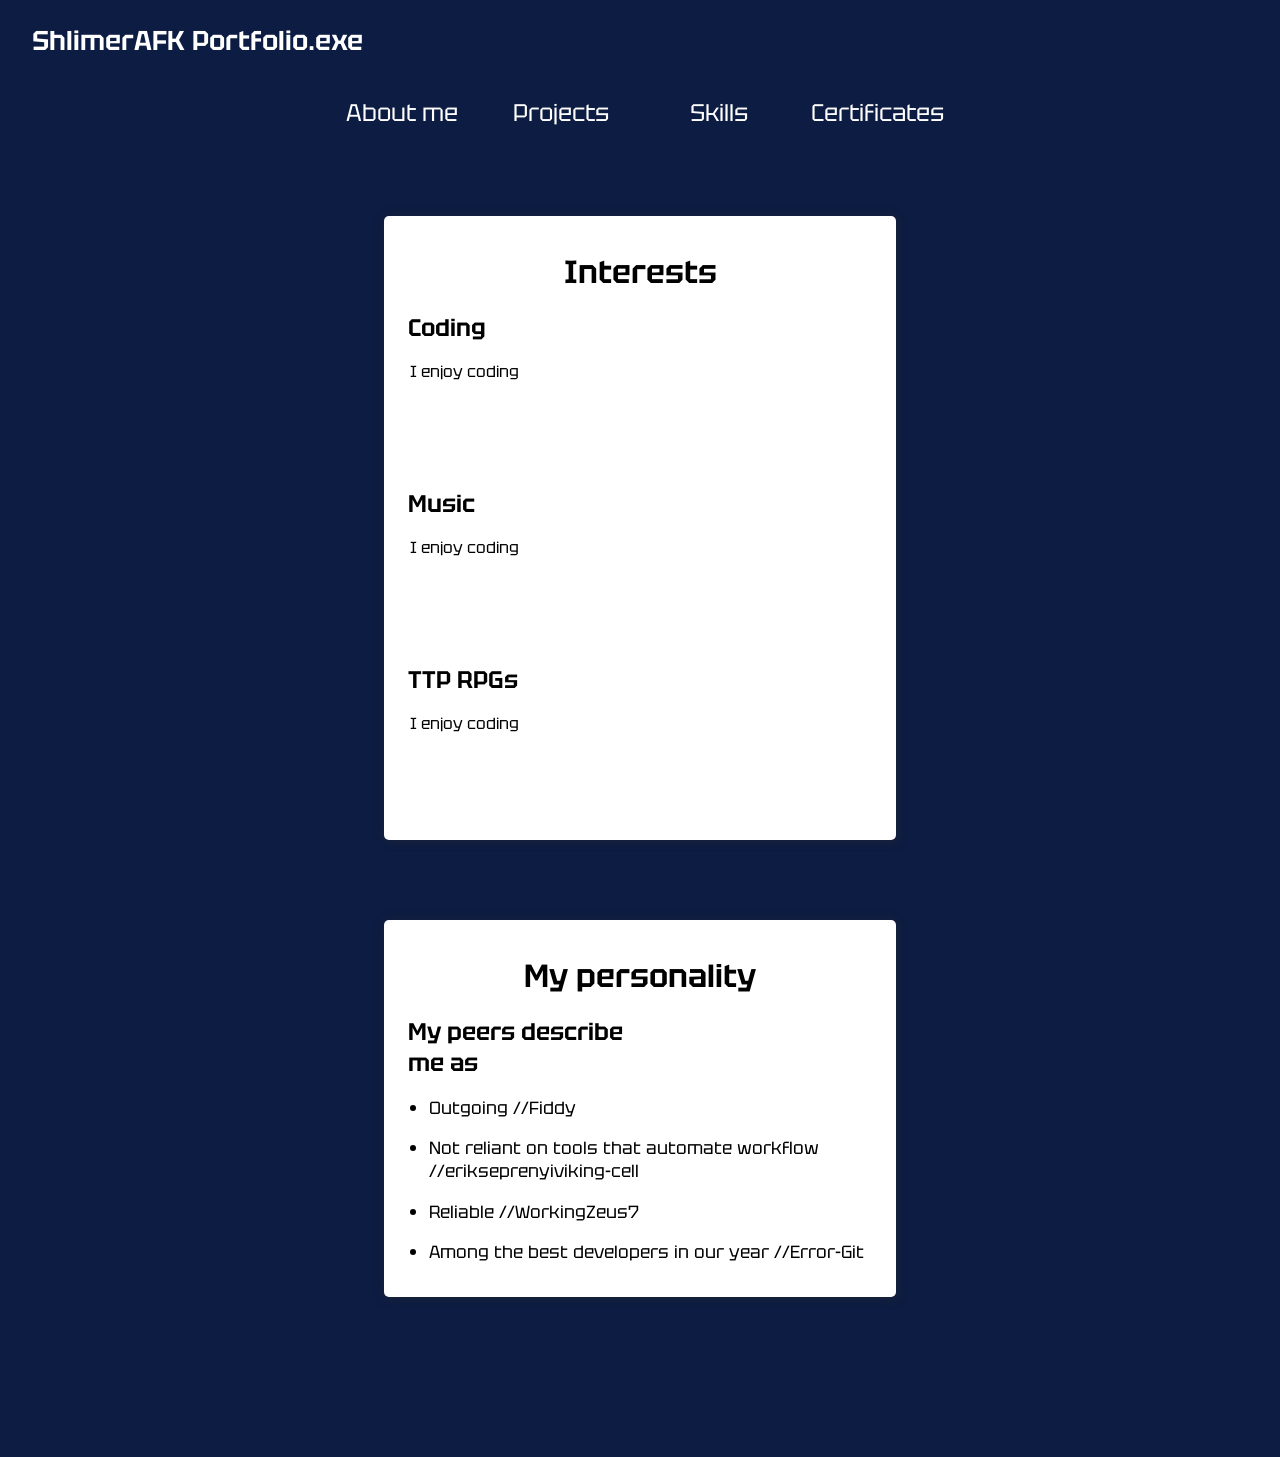
==== index.html @ f8f8ed8e "Added the other web pages Added more webb pages Changed some styling Added more information" ====
<!DOCTYPE html>
<html lang="en">

<head>
    <meta charset="UTF-8">
    <meta name="viewport" content="width=device-width, initial-scale=1.0">
    <title>Document</title>
    <link rel="stylesheet" href="style/style.css">
</head>

<body>

    <header>
        <h1> ShlimerAFK Portfolio.exe </h1>
    </header>

    <nav>
        <div id="nav_links_container">

            <a href="index.html">
                <div class="link_boxes">
                    <p>About me</p>
                </div>
            </a>
            <a href="pages/projects.html">
                <div class="link_boxes">
                    <p>Projects</p>
                </div>
            </a>
            <a href="pages/skills.html">
                <div class="link_boxes">
                    <p>Skills</p>
                </div>
            </a>
            <a href="pages/certificates.html">
                <div class="link_boxes">
                    <p>Certificates</p>
                </div>
            </a>

        </div>
    </nav>

    <main>

        <div id="sub_main">

            <section>

                <div class="section_title">
                    <h3> Interests </h3>
                </div>

                <article>
                    <div class="article_title">
                        <h4> Coding </h4>
                    </div>

                    <div class="article_text_box">
                        <p> I enjoy coding </p>
                    </div>

                </article>

                <article>
                    <div class="article_title">
                        <h4> Music </h4>
                    </div>

                    <div class="article_text_box">
                        <p> I enjoy coding </p>
                    </div>

                </article>

                <article>
                    <div class="article_title">
                        <h4> TTP RPGs </h4>
                    </div>

                    <div class="article_text_box">
                        <p> I enjoy coding </p>
                    </div>


                </article>


            </section>

            <section>

                <div class="section_title">
                    <h3> My personality </h3>
                </div>

                <article>
                    <div class="article_title">
                        <h4> My peers describe me as </h4>
                    </div>

                    <div class="article_list_box">
                        <ul>
                            <li>
                                <p>Outgoing //Fiddy</p>
                            </li>
                            <li>
                                <p>Not reliant on tools that automate workflow //erikseprenyiviking-cell</p>
                            </li>
                            <li>
                                <p>Reliable //WorkingZeus7</p>
                            </li>
                            <li>
                                <p>Among the best developers in our year //Error-Git</p>
                            </li>

                        </ul>
                    </div>

                </article>

            </section>

        </div>

    </main>




</body>

</html>
---- style/style.css ----
:root {
    --header_height: 10%;
    --color_1: #010736;
    --color_2: #0D1C42;
    --color_3: #22396F;
    --color_4: #FCF1D0;
}

h1 {

    margin: 0;

}

h3 {

    margin: 0;

}

h4 {

    margin: 0;

}

body {

    width: 100%;

    height: fit-content;
    min-height: 100vh;

    margin: 0;
    padding: 0;

    background-color: var(--color_2);

    font-family: Tektur;

}

/* HEADER */

header {

    display: flex;

    width: 100%;

    height: fit-content;
    min-height: 4rem;

    justify-content: start;
    align-items: center;

    margin-top: 0.5rem;

}

header h1 {

    margin-left: 2rem;
    font-size: 1.7rem;

    color: white;

}

/* NAV */

nav {

    display: flex;

    width: 100%;

    height: fit-content;
    min-height: 5rem;

    justify-content: center;
    align-items: center;

}

#nav_links_container {

    display: flex;

    width: 50%;

    height: fit-content;
    min-height: 5rem;

    justify-content: space-evenly;
    align-items: center;

}

#nav_links_container a {

    text-decoration: none;

    color: white;

}

.link_boxes {

    width: 9.5rem;

    height: fit-content;

    text-align: center;
}

.link_boxes :hover {

    transition: background-color 300ms;

    border-radius: 20px;

    background-color: #010736;

}

.link_boxes p {

    font-size: 1.5rem;

}

/* MAIN */

main {

    display: flex;

    width: 100%;

    height: fit-content;
    min-height: 5rem;

    padding-top: 3rem;
    padding-bottom: 5rem;

    justify-content: center;
    align-items: center;

}

#sub_main {

    display: flex;

    width: 40rem;

    height: fit-content;
    min-height: 10rem;

    padding-top: 1rem;

    flex-direction: column;

    justify-content: space-evenly;
    align-items: center;

}

section {

    display: flex;

    width: 80%;

    height: fit-content;
    min-height: 5rem;

    flex-direction: column;

    margin-bottom: 5rem;

    background-color: white;

    border-radius: 5px;

    box-shadow: 1px 1px 10px rgb(43, 43, 43, 0.5);

}

.section_title {

    display: flex;

    width: 100%;

    height: fit-content;
    min-height: 5rem;

    justify-content: center;
    align-items: center;

    flex-direction: column;

    margin-top: 1rem;
}

.section_title h3 {

    font-size: 2rem;

}

article {

    display: flex;

    width: 100%;

    height: fit-content;
    min-height: 10rem;

    flex-direction: column;

    margin-bottom: 1rem;

}

article b {

    font-weight: 500;

}

.article_title {

    width: 50%;

    height: fit-content;
    min-height: 1rem;

    margin-left: 0.5rem;

}

.article_title h4 {

    font-size: 1.5rem;
    margin-left: 1rem;

}

.article_text_box {

    width: 90%;
    height: fit-content;

    padding-left: 5%;
    padding-right: 5%;

}

.article_text_box p {

    line-height: 1.6rem;

}

.article_list_box {

    width: 100%;
    height: fit-content;

}

.article_list_box li {

    font-size: 1.1rem;
    margin-left: 0.3rem;
    margin-right: 0.3rem;

}

@font-face {
    font-family: Tektur;
    src: url(/assets/Tektur.ttf);
}

@font-face {
    font-family: Tektur;
    src: url(/assets/static/Tektur-SemiBold.ttf);
    font-weight: bold;
}
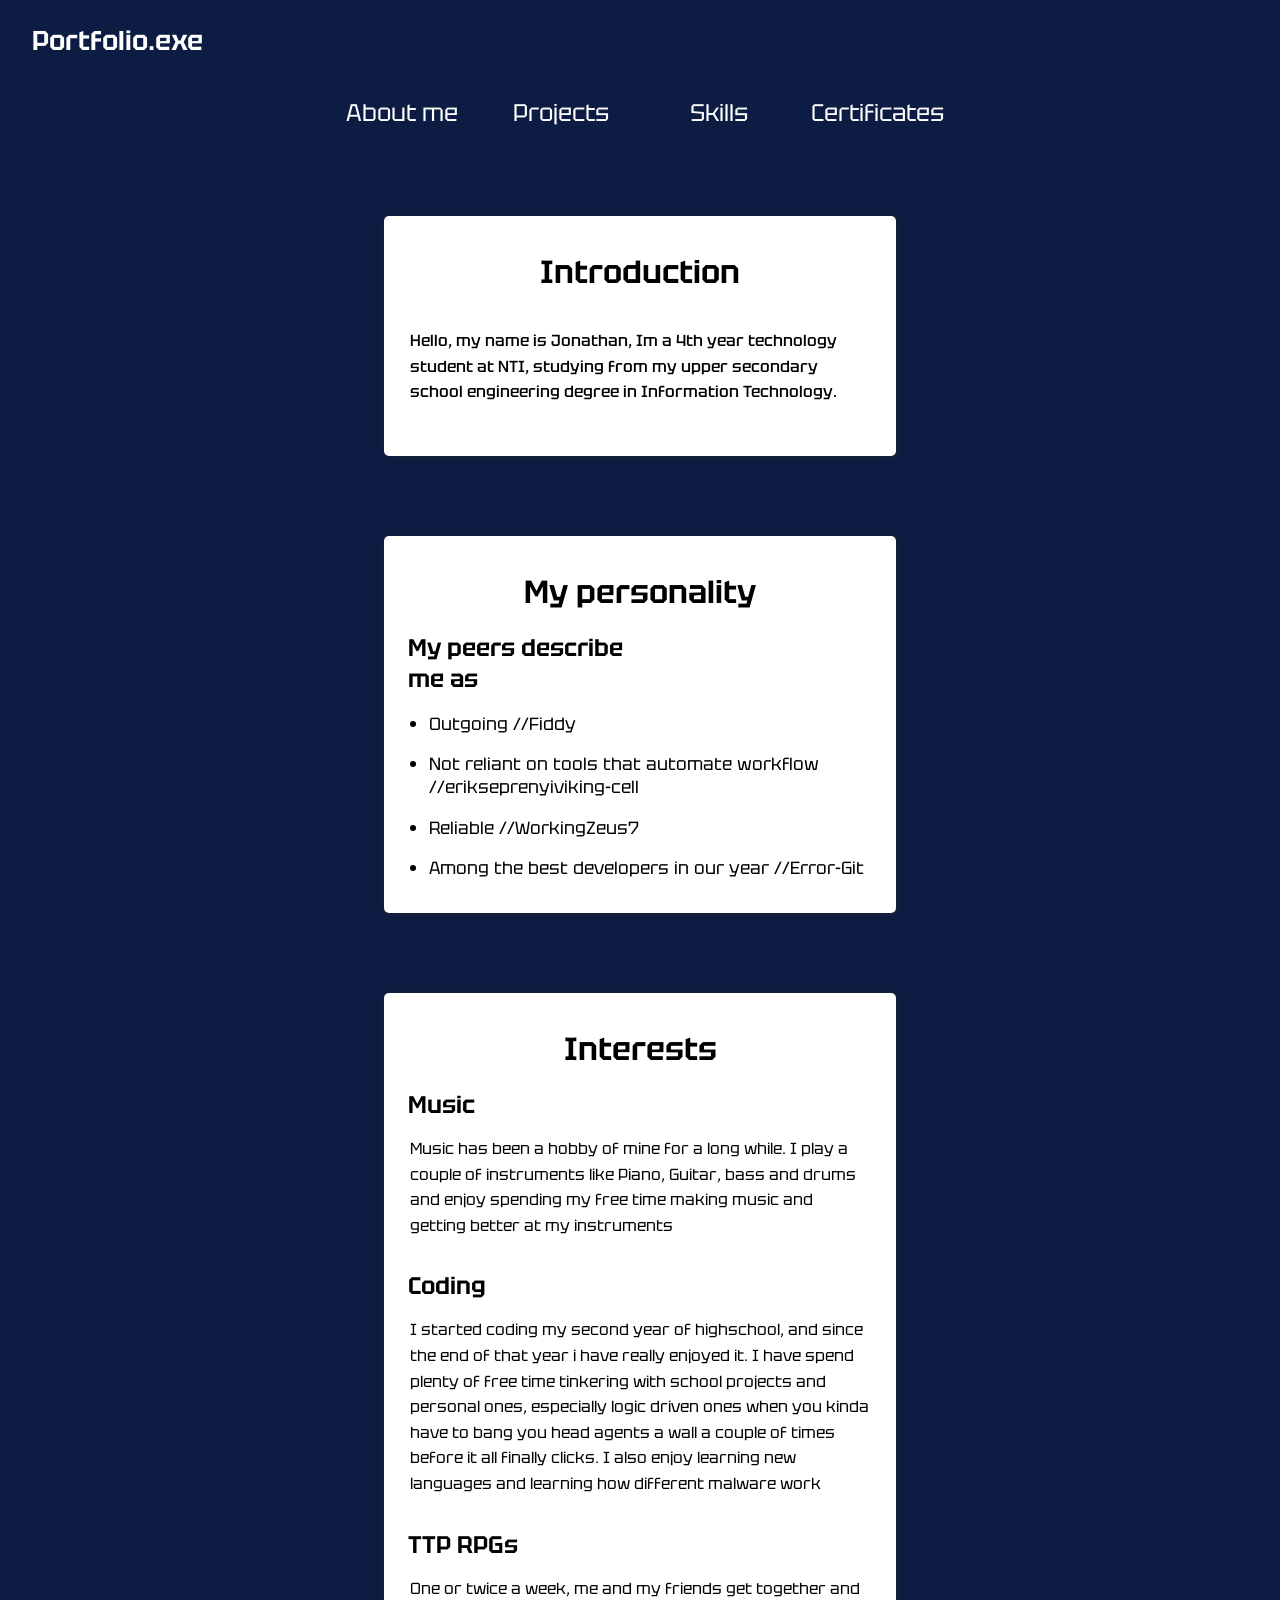
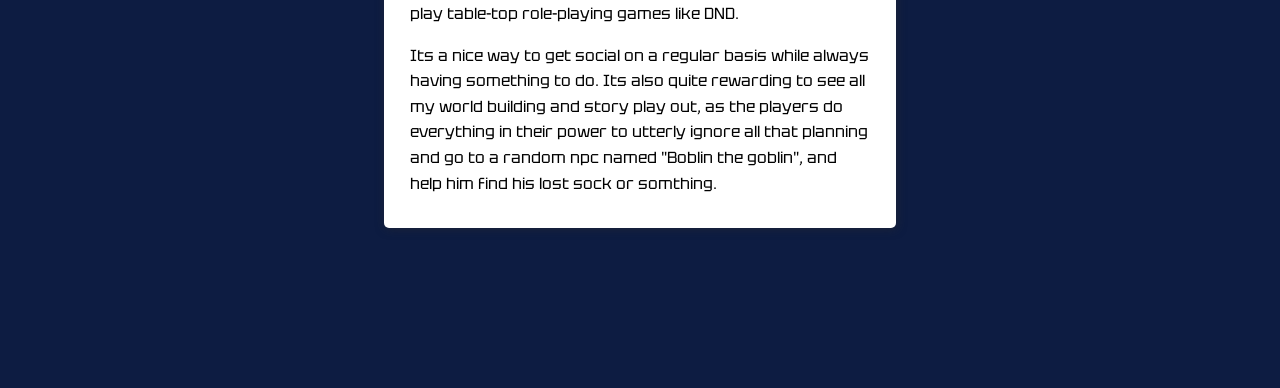
==== commit 16bba0a6: "Added more text to the index page" ====
--- a/index.html
+++ b/index.html
@@ -11,7 +11,7 @@
 <body>
 
     <header>
-        <h1> ShlimerAFK Portfolio.exe </h1>
+        <h1> Portfolio.exe </h1>
     </header>
 
     <nav>
@@ -48,45 +48,25 @@
             <section>
 
                 <div class="section_title">
-                    <h3> Interests </h3>
+                    <h3> Introduction </h3>
                 </div>
 
                 <article>
-                    <div class="article_title">
-                        <h4> Coding </h4>
-                    </div>
 
                     <div class="article_text_box">
-                        <p> I enjoy coding </p>
+                        <p>
+                            <b>
+                                Hello, my name is Jonathan, Im a 4th year technology student at NTI, studying from my
+                                upper secondary school engineering degree in Information
+                                Technology.
+                            </b>
+                        </p>
                     </div>
 
                 </article>
 
-                <article>
-                    <div class="article_title">
-                        <h4> Music </h4>
-                    </div>
+            </section>
 
-                    <div class="article_text_box">
-                        <p> I enjoy coding </p>
-                    </div>
-
-                </article>
-
-                <article>
-                    <div class="article_title">
-                        <h4> TTP RPGs </h4>
-                    </div>
-
-                    <div class="article_text_box">
-                        <p> I enjoy coding </p>
-                    </div>
-
-
-                </article>
-
-
-            </section>
 
             <section>
 
@@ -95,6 +75,7 @@
                 </div>
 
                 <article>
+
                     <div class="article_title">
                         <h4> My peers describe me as </h4>
                     </div>
@@ -121,6 +102,65 @@
 
             </section>
 
+            <section>
+
+                <div class="section_title">
+                    <h3> Interests </h3>
+                </div>
+
+                <article>
+
+                    <div class="article_title">
+                        <h4> Music </h4>
+                    </div>
+
+                    <div class="article_text_box">
+                        <p> Music has been a hobby of mine for a long while. I play a couple of instruments like Piano,
+                            Guitar, bass and drums and enjoy spending my free time making music and getting better at my
+                            instruments</p>
+                    </div>
+
+                </article>
+
+                <article>
+
+                    <div class="article_title">
+                        <h4> Coding </h4>
+                    </div>
+
+                    <div class="article_text_box">
+                        <p> I started coding my second year of highschool, and since the end of that year i have really
+                            enjoyed it. I have spend plenty of free time tinkering with school projects and personal
+                            ones, especially logic driven ones when you kinda have to bang you head agents a wall a
+                            couple of times before it all finally clicks. I also enjoy learning new languages and
+                            learning how different malware work</p>
+                    </div>
+
+                </article>
+
+                <article>
+
+                    <div class="article_title">
+                        <h4> TTP RPGs </h4>
+                    </div>
+
+                    <div class="article_text_box">
+                        <p>
+                            One or twice a week, me and my friends get together and play table-top role-playing games
+                            like DND.
+                        </p>
+                        <p>
+                            Its a nice way to get social on a regular basis while always having something to do. Its
+                            also quite rewarding to see all my world building and story play out, as the players do
+                            everything in their power to utterly ignore all that planning and go to a random npc named
+                            "Boblin the goblin", and help him find his lost sock or somthing.
+                        </p>
+                    </div>
+
+                </article>
+
+            </section>
+
         </div>
 
     </main>
--- a/style/style.css
+++ b/style/style.css
@@ -218,7 +218,7 @@
     width: 100%;
 
     height: fit-content;
-    min-height: 10rem;
+    min-height: 8rem;
 
     flex-direction: column;
 
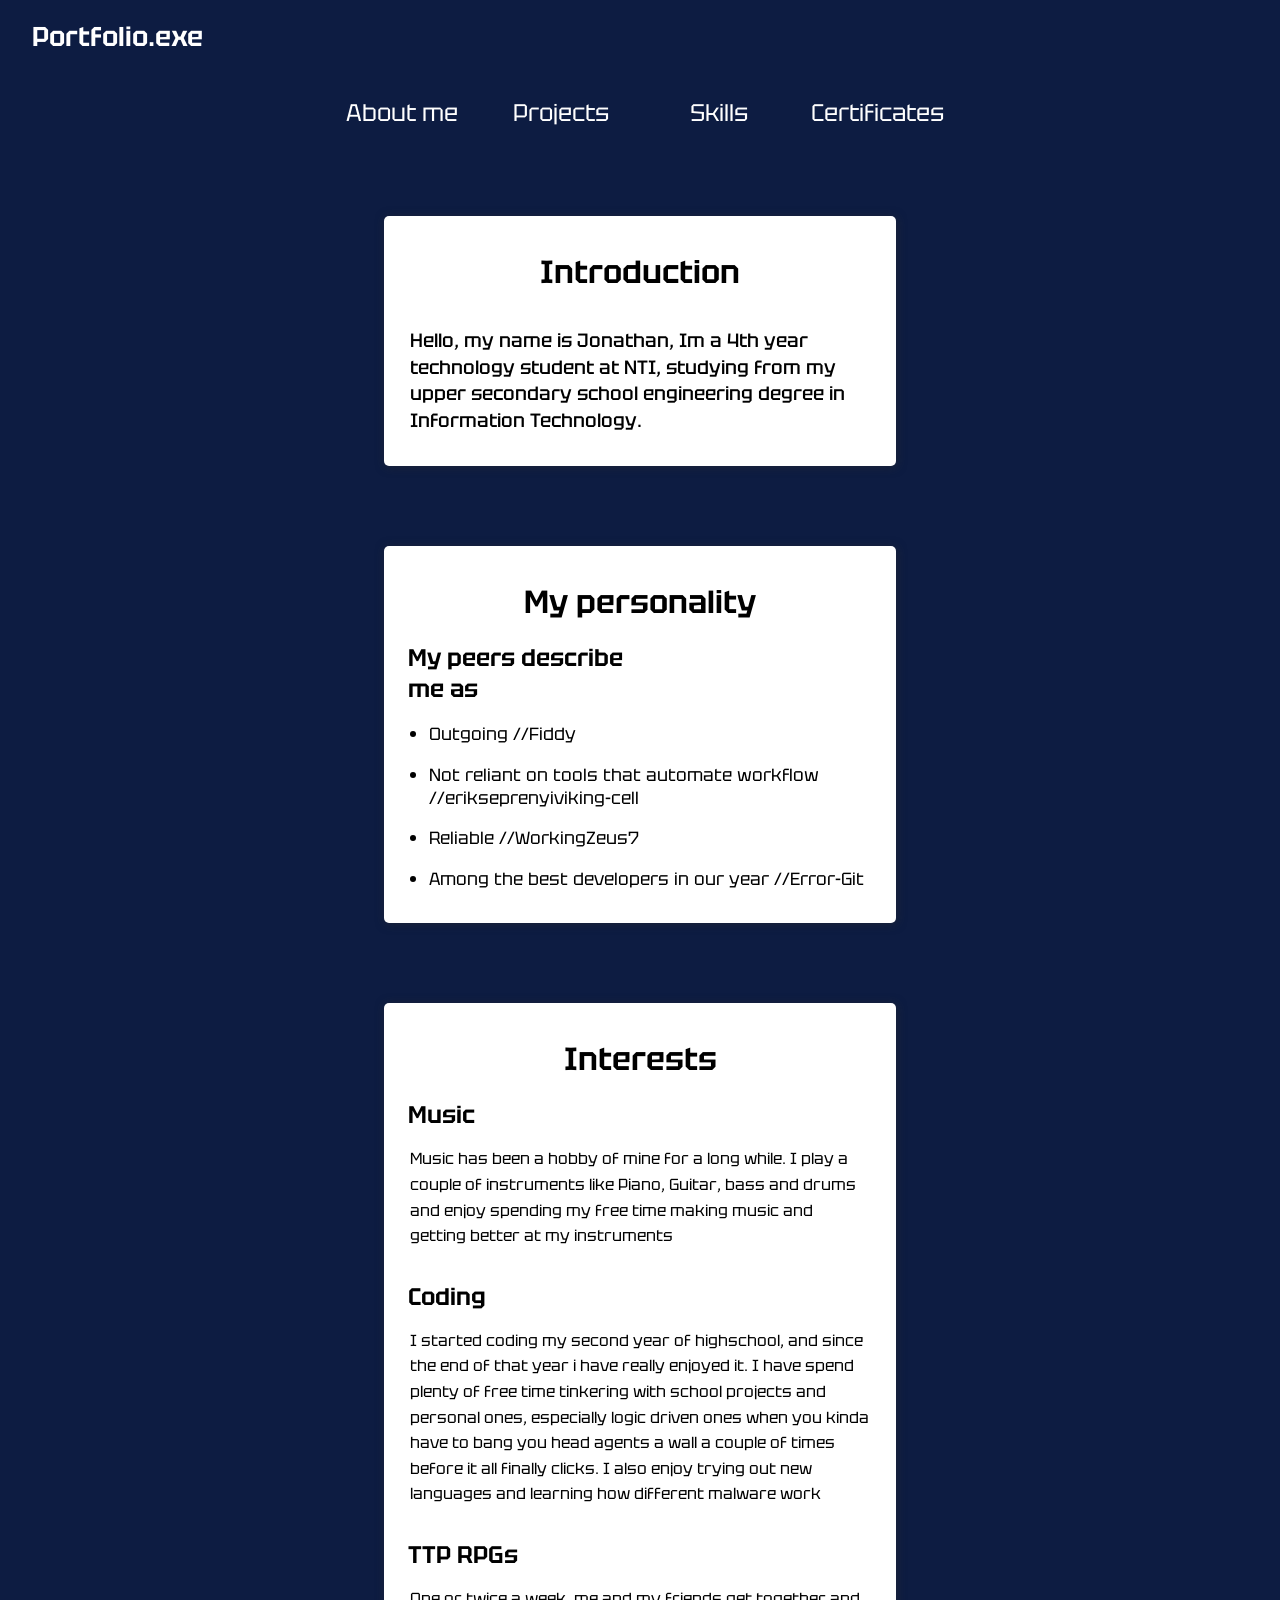
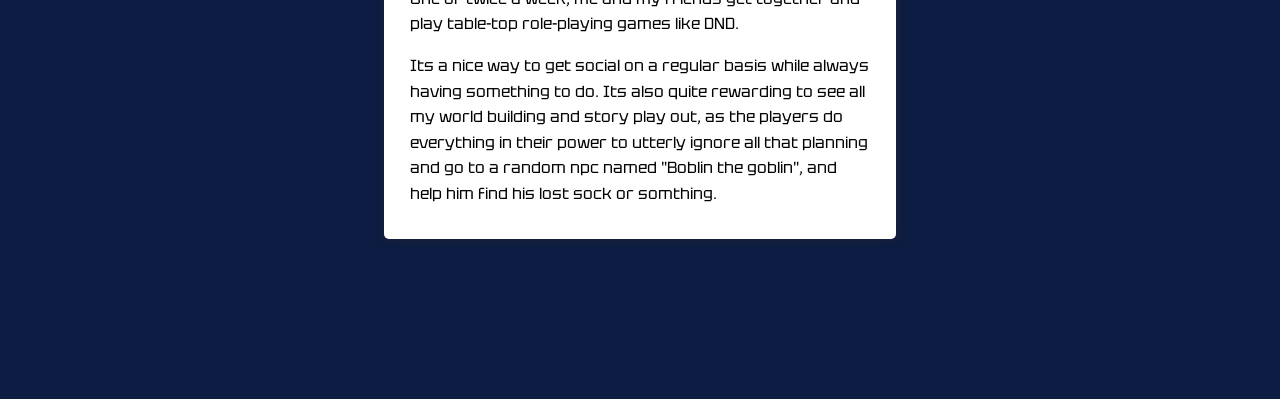
==== commit 6153401b: "Added more information" ====
--- a/index.html
+++ b/index.html
@@ -132,7 +132,7 @@
                         <p> I started coding my second year of highschool, and since the end of that year i have really
                             enjoyed it. I have spend plenty of free time tinkering with school projects and personal
                             ones, especially logic driven ones when you kinda have to bang you head agents a wall a
-                            couple of times before it all finally clicks. I also enjoy learning new languages and
+                            couple of times before it all finally clicks. I also enjoy trying out new languages and
                             learning how different malware work</p>
                     </div>
 
--- a/style/style.css
+++ b/style/style.css
@@ -49,13 +49,15 @@
     width: 100%;
 
     height: fit-content;
-    min-height: 4rem;
+    min-height: 4.5rem;
 
     justify-content: start;
     align-items: center;
 
-    margin-top: 0.5rem;
-
+    position: sticky;
+    top: 0;
+
+    background-color: var(--color_2);
 }
 
 header h1 {
@@ -81,13 +83,19 @@
     justify-content: center;
     align-items: center;
 
+    position: sticky;
+    top: 4.5rem;
+
+    background-color: var(--color_2);
+
 }
 
 #nav_links_container {
 
     display: flex;
 
-    width: 50%;
+    width: fit-content;
+    min-width: 50%;
 
     height: fit-content;
     min-height: 5rem;
@@ -229,6 +237,8 @@
 article b {
 
     font-weight: 500;
+
+    font-size: 1.2rem;
 
 }
 
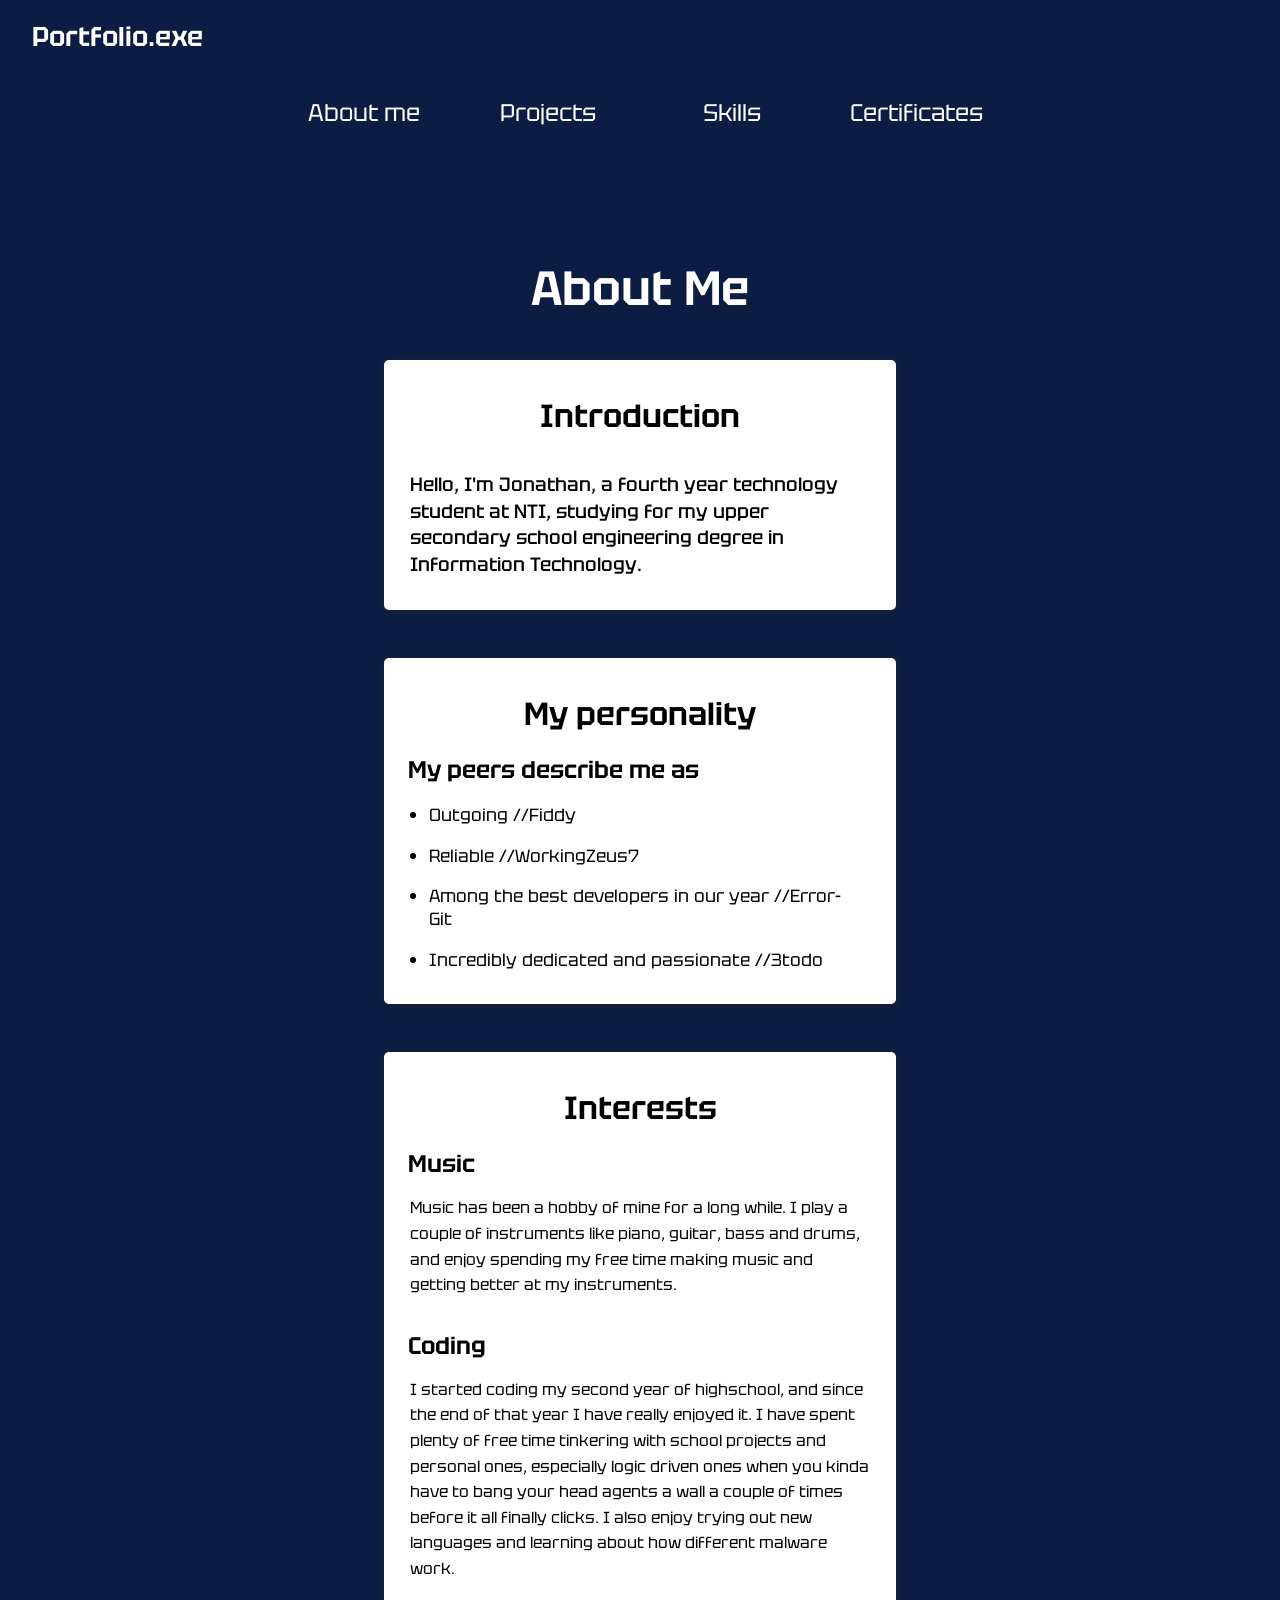
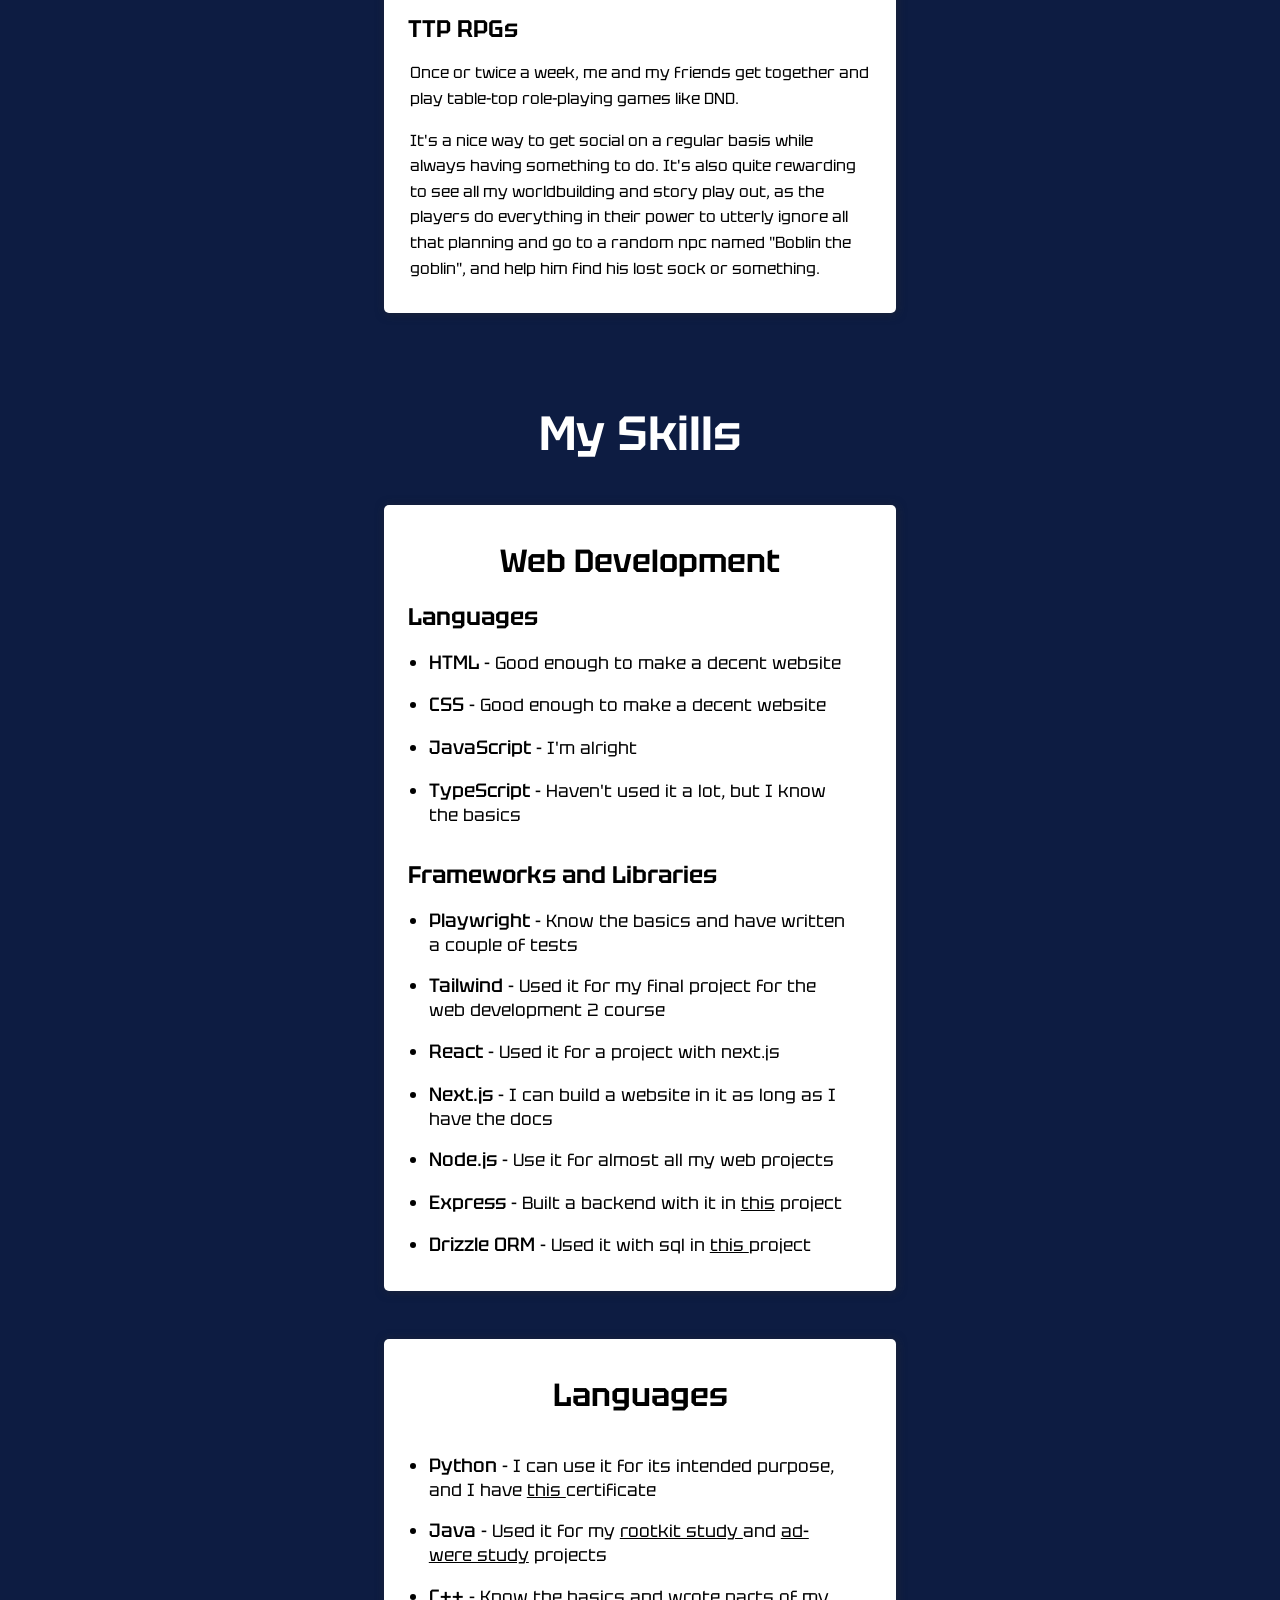
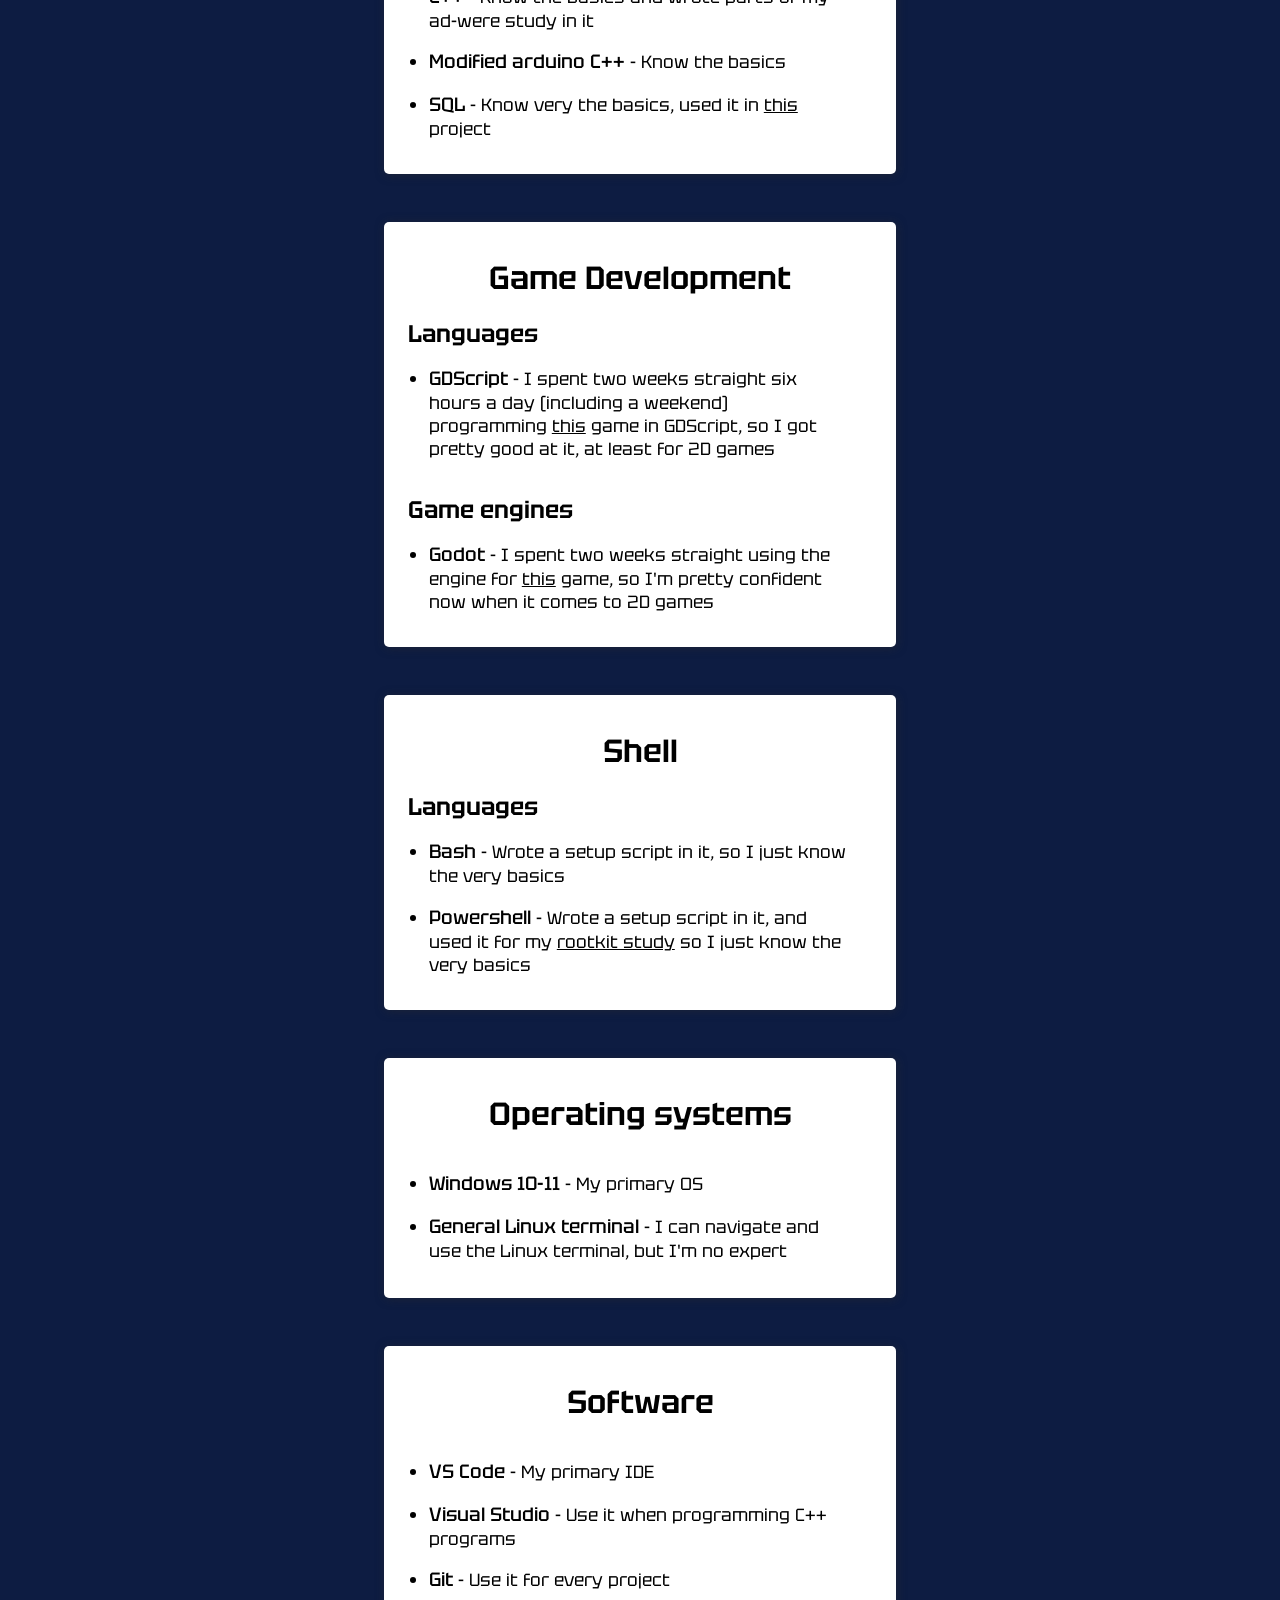
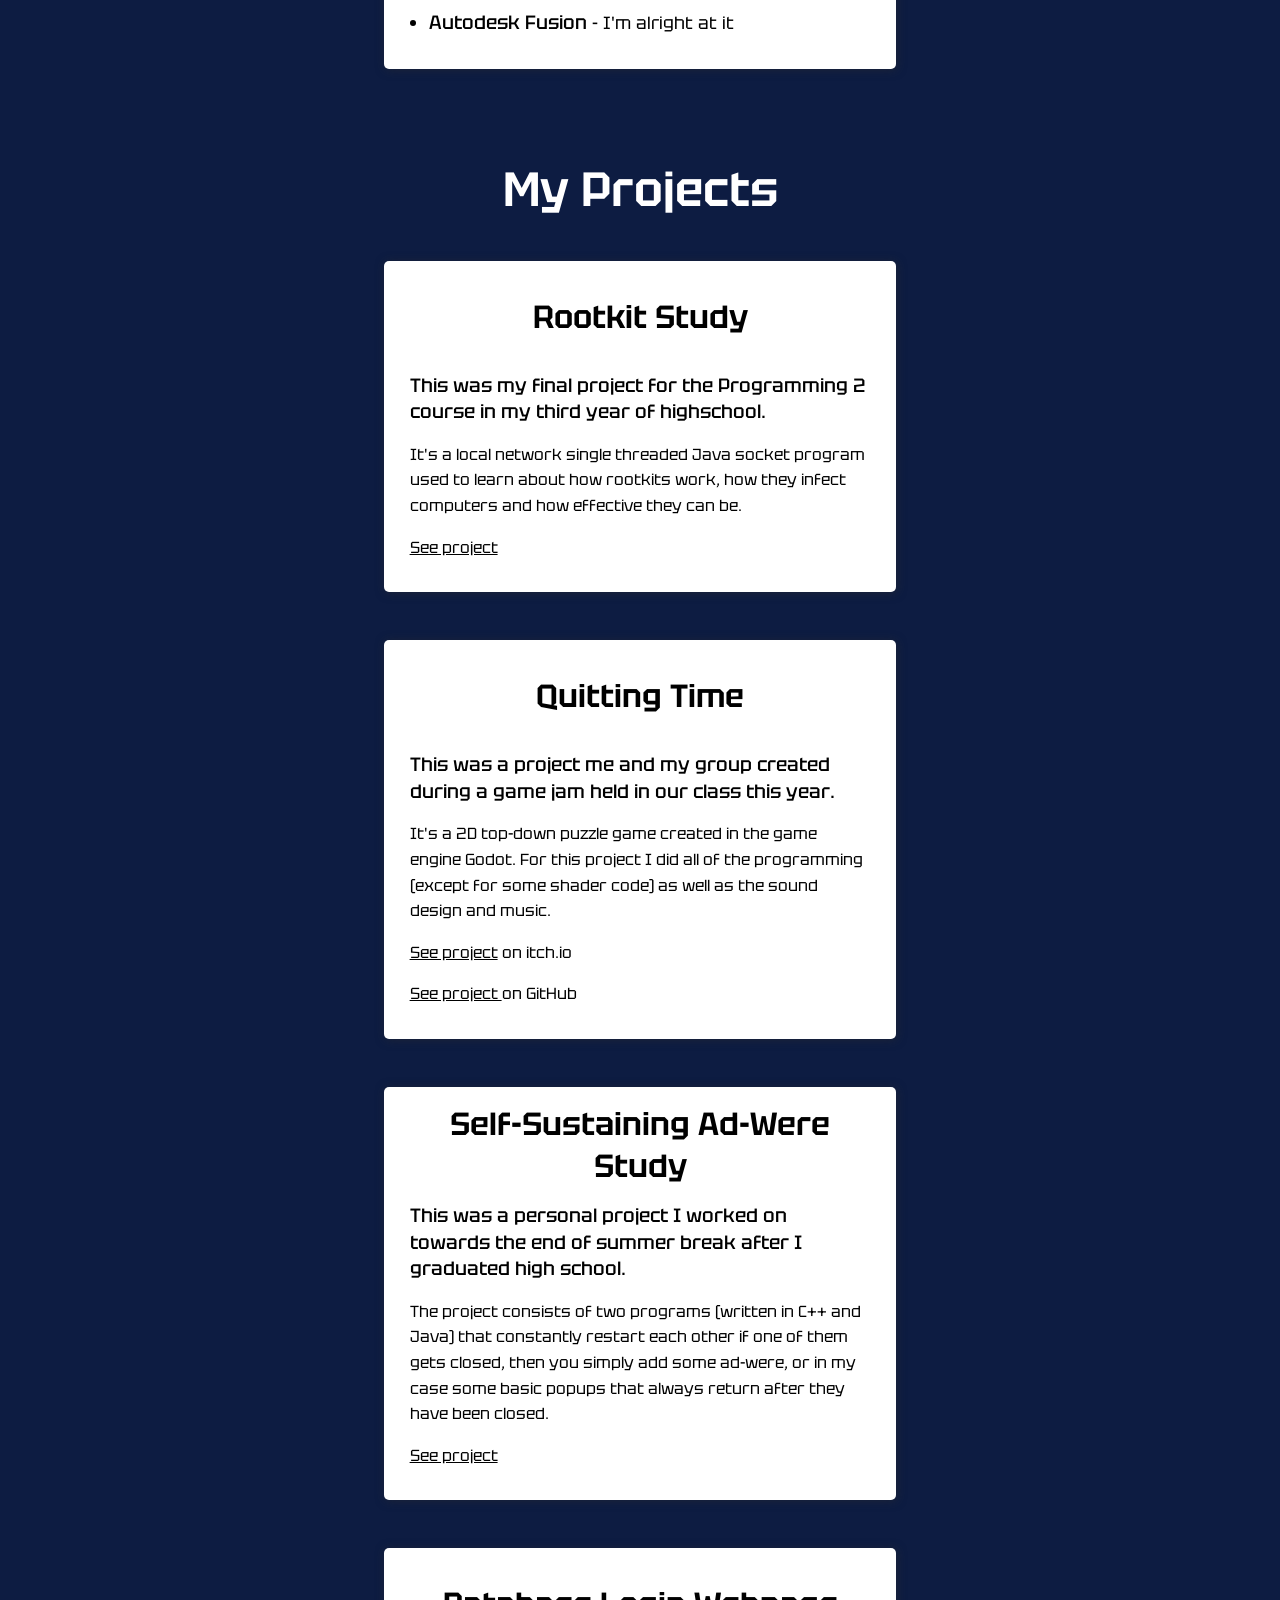
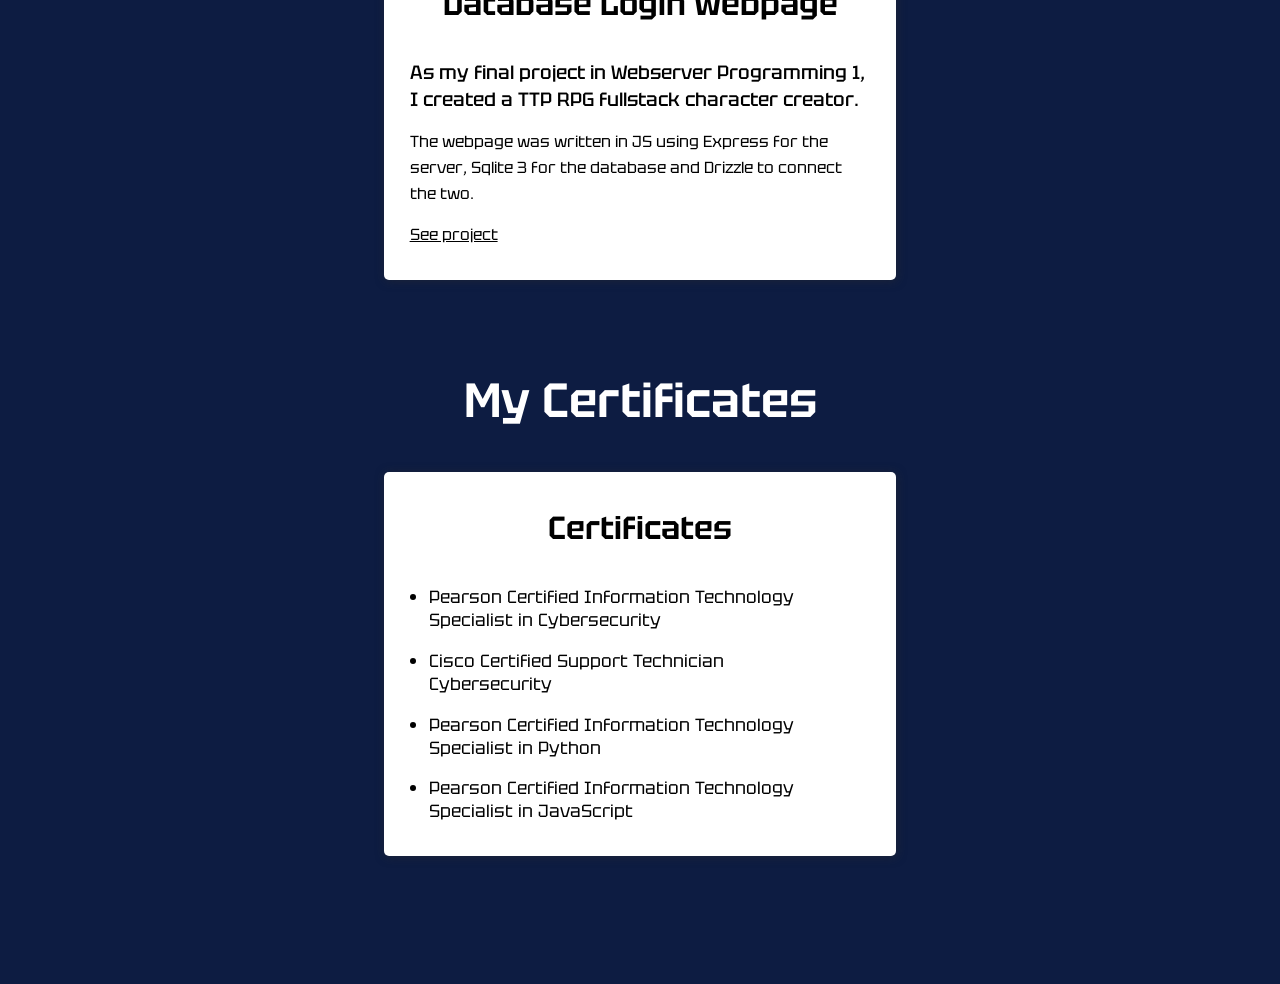
==== commit 5b5aac49: "Small fixes from review" ====
--- a/index.html
+++ b/index.html
@@ -5,45 +5,21 @@
     <meta charset="UTF-8">
     <meta name="viewport" content="width=device-width, initial-scale=1.0">
     <title>Document</title>
-    <link rel="stylesheet" href="style/style.css">
+    <link rel="stylesheet" href="../style/style.css">
 </head>
 
 <body>
 
-    <header>
-        <h1> Portfolio.exe </h1>
-    </header>
-
-    <nav>
-        <div id="nav_links_container">
-
-            <a href="index.html">
-                <div class="link_boxes">
-                    <p>About me</p>
-                </div>
-            </a>
-            <a href="pages/projects.html">
-                <div class="link_boxes">
-                    <p>Projects</p>
-                </div>
-            </a>
-            <a href="pages/skills.html">
-                <div class="link_boxes">
-                    <p>Skills</p>
-                </div>
-            </a>
-            <a href="pages/certificates.html">
-                <div class="link_boxes">
-                    <p>Certificates</p>
-                </div>
-            </a>
-
-        </div>
-    </nav>
+    <header></header>
 
     <main>
 
         <div id="sub_main">
+            <!-- About me -->
+
+            <div class="category_title_box" id="about_me">
+                <h2>About Me</h2>
+            </div>
 
             <section>
 
@@ -56,7 +32,7 @@
                     <div class="article_text_box">
                         <p>
                             <b>
-                                Hello, my name is Jonathan, Im a 4th year technology student at NTI, studying from my
+                                Hello, I'm Jonathan, a fourth year technology student at NTI, studying for my
                                 upper secondary school engineering degree in Information
                                 Technology.
                             </b>
@@ -85,15 +61,18 @@
                             <li>
                                 <p>Outgoing //Fiddy</p>
                             </li>
-                            <li>
+                            <!-- <li>
                                 <p>Not reliant on tools that automate workflow //erikseprenyiviking-cell</p>
-                            </li>
+                            </li> -->
                             <li>
                                 <p>Reliable //WorkingZeus7</p>
                             </li>
                             <li>
                                 <p>Among the best developers in our year //Error-Git</p>
                             </li>
+                            <li>
+                                <p>Incredibly dedicated and passionate //3todo</p>
+                            </li>
 
                         </ul>
                     </div>
@@ -115,9 +94,10 @@
                     </div>
 
                     <div class="article_text_box">
-                        <p> Music has been a hobby of mine for a long while. I play a couple of instruments like Piano,
-                            Guitar, bass and drums and enjoy spending my free time making music and getting better at my
-                            instruments</p>
+                        <p> Music has been a hobby of mine for a long while. I play a couple of instruments like piano,
+                            guitar, bass and drums, and enjoy spending my free time making music and getting better at
+                            my
+                            instruments.</p>
                     </div>
 
                 </article>
@@ -129,11 +109,11 @@
                     </div>
 
                     <div class="article_text_box">
-                        <p> I started coding my second year of highschool, and since the end of that year i have really
-                            enjoyed it. I have spend plenty of free time tinkering with school projects and personal
-                            ones, especially logic driven ones when you kinda have to bang you head agents a wall a
+                        <p> I started coding my second year of highschool, and since the end of that year I have really
+                            enjoyed it. I have spent plenty of free time tinkering with school projects and personal
+                            ones, especially logic driven ones when you kinda have to bang your head agents a wall a
                             couple of times before it all finally clicks. I also enjoy trying out new languages and
-                            learning how different malware work</p>
+                            learning about how different malware work.</p>
                     </div>
 
                 </article>
@@ -146,15 +126,431 @@
 
                     <div class="article_text_box">
                         <p>
-                            One or twice a week, me and my friends get together and play table-top role-playing games
+                            Once or twice a week, me and my friends get together and play table-top role-playing games
                             like DND.
                         </p>
                         <p>
-                            Its a nice way to get social on a regular basis while always having something to do. Its
-                            also quite rewarding to see all my world building and story play out, as the players do
+                            It's a nice way to get social on a regular basis while always having something to do. It's
+                            also quite rewarding to see all my worldbuilding and story play out, as the players do
                             everything in their power to utterly ignore all that planning and go to a random npc named
-                            "Boblin the goblin", and help him find his lost sock or somthing.
-                        </p>
+                            "Boblin the goblin", and help him find his lost sock or something.
+                        </p>
+                    </div>
+
+                </article>
+
+            </section>
+
+            <!-- SKILLS -->
+
+            <div class="category_title_box" id="skills">
+                <h2> My Skills </h2>
+            </div>
+            <section>
+
+                <div class="section_title">
+                    <h3> Web Development </h3>
+                </div>
+
+                <article>
+                    <div class="article_title">
+                        <h4> Languages </h4>
+                    </div>
+
+                    <div class="article_list_box">
+
+                        <ul>
+                            <li>
+                                <p> <b> HTML </b> - Good enough to make a decent website </p>
+                            </li>
+                            <li>
+                                <p> <b> CSS </b> - Good enough to make a decent website </p>
+                            </li>
+                            <li>
+                                <p> <b> JavaScript </b> - I'm alright </p>
+                            </li>
+                            <li>
+                                <p> <b> TypeScript </b> - Haven't used it a lot, but I know the basics </p>
+                            </li>
+
+                        </ul>
+                    </div>
+
+                </article>
+
+
+                <article>
+                    <div class="article_title">
+                        <h4> Frameworks and Libraries</h4>
+                    </div>
+                    <div class="article_list_box">
+                        <ul>
+                            <li>
+                                <p> <b> Playwright </b> - Know the basics and have written a couple of tests </p>
+                            </li>
+                            <li>
+                                <p> <b> Tailwind </b> - Used it for my final project for the web development 2 course
+                                </p>
+                            </li>
+                            <li>
+                                <p> <b> React </b> - Used it for a project with next.js</p>
+                            </li>
+                            <li>
+                                <p> <b> Next.js </b> - I can build a website in it as long as I have the docs </p>
+                            </li>
+                            <li>
+                                <p> <b> Node.js </b> - Use it for almost all my web projects </p>
+                            </li>
+                            <li>
+                                <p> <b> Express </b> - Built a backend with it in <a href="#database">this</a> project
+                                </p>
+                            </li>
+                            <li>
+                                <p> <b> Drizzle ORM </b> - Used it with sql in <a href="#database"> this
+                                    </a> project </p>
+                            </li>
+
+                        </ul>
+                    </div>
+
+                </article>
+
+            </section>
+
+            <section>
+
+                <div class="section_title">
+                    <h3> Languages </h3>
+                </div>
+
+                <article>
+
+                    <div class="article_list_box">
+
+                        <ul>
+                            <li>
+                                <p> <b> Python </b> - I can use it for its intended
+                                    purpose, and I have <a href="#certificates"> this </a> certificate</p>
+                            </li>
+                            <li>
+                                <p> <b> Java </b> - Used it for my <a href="#rootkit_study"> rootkit
+                                        study </a>
+                                    and <a href="#adwere_study"> ad-were study</a> projects</p>
+                            </li>
+                            <li>
+                                <p> <b> C++ </b> - Know the basics and wrote parts of my <a href="#adwere_study"></a>
+                                    ad-were study</a> in it </p>
+                            </li>
+                            <li>
+                                <p> <b> Modified arduino C++ </b> - Know the basics </p>
+                            </li>
+                            <li>
+                                <p> <b> SQL </b> - Know very the basics, used it in <a href="#database">
+                                        this
+                                    </a> project </p>
+                            </li>
+
+                        </ul>
+
+                    </div>
+
+                </article>
+
+            </section>
+
+            <section>
+
+                <div class="section_title">
+                    <h3> Game Development </h3>
+                </div>
+
+                <article>
+                    <div class="article_title">
+                        <h4> Languages </h4>
+                    </div>
+
+                    <div class="article_list_box">
+
+                        <ul>
+                            <li>
+                                <p> <b> GDScript </b> - I spent two weeks straight six hours a day (including a weekend)
+                                    programming <a href="#game">this</a> game in GDScript, so I got pretty
+                                    good at it, at least for 2D games</p>
+                            </li>
+
+                        </ul>
+                    </div>
+
+                </article>
+
+                <article>
+                    <div class="article_title">
+                        <h4> Game engines </h4>
+                    </div>
+                    <div class="article_list_box">
+                        <ul>
+                            <li>
+                                <p>
+                                    <b> Godot </b> - I spent two weeks straight using the engine for <a
+                                        href="#game">this</a> game, so I'm pretty confident now when it
+                                    comes
+                                    to 2D games
+                                </p>
+                            </li>
+                        </ul>
+                    </div>
+
+                </article>
+
+            </section>
+
+            <section>
+
+                <div class="section_title">
+                    <h3> Shell </h3>
+                </div>
+
+                <article>
+                    <div class="article_title">
+                        <h4> Languages </h4>
+                    </div>
+
+                    <div class="article_list_box">
+
+                        <ul>
+                            <li>
+                                <p> <b> Bash </b> - Wrote a setup script in it, so I just know the very basics </p>
+                            </li>
+                            <li>
+                                <p> <b> Powershell </b> - Wrote a setup script in it, and used it for my <a
+                                        href="#rootkit_study"> rootkit study</a> so I just know the very
+                                    basics </p>
+                            </li>
+
+                        </ul>
+                    </div>
+
+                </article>
+
+            </section>
+
+            <section>
+
+                <div class="section_title">
+                    <h3> Operating systems </h3>
+                </div>
+
+                <article>
+
+                    <div class="article_list_box">
+
+                        <ul>
+                            <li>
+                                <p> <b> Windows 10-11 </b> - My primary OS </p>
+                            </li>
+                            <li>
+                                <p> <b> General Linux terminal</b> - I can navigate and use the Linux terminal, but I'm
+                                    no expert </p>
+                            </li>
+
+                        </ul>
+
+                    </div>
+
+                </article>
+            </section>
+
+            <section>
+
+                <div class="section_title">
+                    <h3> Software </h3>
+                </div>
+
+                <article>
+
+                    <div class="article_list_box">
+
+                        <ul>
+                            <li>
+                                <p> <b> VS Code </b> - My primary IDE </p>
+                            </li>
+                            <li>
+                                <p> <b> Visual Studio </b> - Use it when programming C++ programs </p>
+                            </li>
+                            <li>
+                                <p> <b> Git </b> - Use it for every project </p>
+                            </li>
+                            <li>
+                                <p> <b> Autodesk Fusion </b> - I'm alright at it </p>
+                            </li>
+                        </ul>
+
+                    </div>
+
+                </article>
+
+            </section>
+
+            <!-- PROJECTS -->
+
+            <div class="category_title_box" id="projects">
+                <h2> My Projects </h2>
+            </div>
+
+            <section id="rootkit_study">
+
+                <div class="section_title">
+                    <h3> Rootkit Study </h3>
+                </div>
+
+                <article>
+
+                    <div class="article_text_box">
+                        <p>
+                            <b>
+                                This was my final project for the Programming 2 course in my third year of highschool.
+                            </b>
+                        </p>
+                        <p>
+                            It's a local network single threaded Java socket program used to learn about how rootkits
+                            work, how they
+                            infect computers and how effective they can be.
+                        </p>
+                        <p>
+                            <a href="https://github.com/ShlimerAFK/Rootkit_study"> See project </a>
+                        </p>
+
+                    </div>
+
+                </article>
+
+            </section>
+
+            <section id="game">
+
+                <div class="section_title">
+                    <h3> Quitting Time </h3>
+                </div>
+
+                <article>
+
+                    <div class="article_text_box">
+                        <p>
+                            <b>
+                                This was a project me and my group created during a game jam held in our class this
+                                year.
+                            </b>
+                        </p>
+                        <p>
+                            It's a 2D top-down puzzle game created in the game engine Godot. For this project I did all
+                            of the programming (except for some shader code) as well as the sound design and music.
+                        </p>
+                        <p>
+                        <p><a href="https://shlimer.itch.io/quitting-time"> See project</a> on itch.io </p>
+                        <p><a href="https://github.com/ShlimerAFK/GameJam"> See project </a> on GitHub </p>
+                        </p>
+
+                    </div>
+
+                </article>
+
+            </section>
+
+            <section id="adwere_study">
+
+                <div class="section_title">
+                    <h3> Self-Sustaining Ad-Were Study </h3>
+                </div>
+
+                <article>
+
+                    <div class="article_text_box">
+                        <p>
+                            <b>
+                                This was a personal project I worked on towards the end of summer break after I
+                                graduated high school.
+                            </b>
+                        </p>
+                        <p>
+                            The project consists of two programs (written in C++ and Java) that constantly
+                            restart each other if one of them gets closed, then you simply add some ad-were, or in my
+                            case some basic
+                            popups that always return after they have been closed.
+                        </p>
+
+                        <p>
+                            <a href="https://github.com/ShlimerAFK/Self_sustaining_adwere_study"> See project </a>
+                        </p>
+
+                    </div>
+
+                </article>
+
+            </section>
+
+            <section id="database">
+
+                <div class="section_title">
+                    <h3> Database Login Webpage </h3>
+                </div>
+
+                <article>
+
+                    <div class="article_text_box">
+                        <p>
+                            <b>
+                                As my final project in Webserver Programming 1, I created a TTP RPG fullstack
+                                character creator.
+                            </b>
+                        </p>
+                        <p>
+                            The webpage was written in JS using Express for the server, Sqlite 3 for the
+                            database and Drizzle to connect the two.
+                        </p>
+
+                        <p>
+                            <a href="https://github.com/ShlimerAFK/Character_creator_with_account_system"> See
+                                project</a>
+                        </p>
+
+                    </div>
+
+                </article>
+
+            </section>
+
+            <!-- Certificates -->
+
+            <div class="category_title_box" id="certificates">
+                <h2> My Certificates </h2>
+            </div>
+
+            <section>
+
+                <div class="section_title">
+                    <h3> Certificates </h3>
+                </div>
+
+                <article>
+
+                    <div class="article_list_box">
+
+                        <ul>
+                            <li>
+                                <p> Pearson Certified Information Technology Specialist in Cybersecurity </p>
+                            </li>
+                            <li>
+                                <p> Cisco Certified Support Technician Cybersecurity </p>
+                            </li>
+                            <li>
+                                <p> Pearson Certified Information Technology Specialist in Python </p>
+                            </li>
+                            <li>
+                                <p> Pearson Certified Information Technology Specialist in JavaScript </p>
+                            </li>
+
+                        </ul>
+
                     </div>
 
                 </article>
@@ -165,9 +561,8 @@
 
     </main>
 
-
-
-
 </body>
 
+<script src="../scripts/layout.js"></script>
+
 </html>
--- a/style/style.css
+++ b/style/style.css
@@ -6,9 +6,23 @@
     --color_4: #FCF1D0;
 }
 
+a {
+
+    color: black;
+
+}
+
 h1 {
 
     margin: 0;
+    padding: 0;
+
+}
+
+h2 {
+
+    margin: 0;
+    padding: 0;
 
 }
 
@@ -26,6 +40,8 @@
 
 body {
 
+    display: flex;
+
     width: 100%;
 
     height: fit-content;
@@ -38,6 +54,9 @@
 
     font-family: Tektur;
 
+    flex-direction: column;
+
+
 }
 
 /* HEADER */
@@ -52,17 +71,38 @@
     min-height: 4.5rem;
 
     justify-content: start;
-    align-items: center;
+    align-items: start;
+
+    flex-direction: column;
+
+    margin: 0;
+    padding: 0;
 
     position: sticky;
     top: 0;
 
     background-color: var(--color_2);
+
+}
+
+#title_container {
+
+    display: flex;
+
+    width: 100%;
+
+    height: fit-content;
+    min-height: 4.5rem;
+
+    justify-content: start;
+    align-items: center;
+
 }
 
 header h1 {
 
     margin-left: 2rem;
+    margin-right: 2rem;
     font-size: 1.7rem;
 
     color: white;
@@ -83,9 +123,6 @@
     justify-content: center;
     align-items: center;
 
-    position: sticky;
-    top: 4.5rem;
-
     background-color: var(--color_2);
 
 }
@@ -94,8 +131,7 @@
 
     display: flex;
 
-    width: fit-content;
-    min-width: 50%;
+    width: 60%;
 
     height: fit-content;
     min-height: 5rem;
@@ -103,6 +139,8 @@
     justify-content: space-evenly;
     align-items: center;
 
+    flex-wrap: wrap;
+
 }
 
 #nav_links_container a {
@@ -128,13 +166,15 @@
 
     border-radius: 20px;
 
-    background-color: #010736;
 
 }
 
 .link_boxes p {
 
     font-size: 1.5rem;
+
+    margin-top: 0.4rem;
+    margin-bottom: 0.4rem;
 
 }
 
@@ -175,6 +215,32 @@
 
 }
 
+.category_title_box {
+
+    display: flex;
+
+    width: 100%;
+
+    height: fit-content;
+    min-height: 5rem;
+
+    justify-content: center;
+    align-items: center;
+
+    margin-bottom: 2rem;
+    margin-top: 2rem;
+
+    scroll-margin-top: 15rem;
+
+}
+
+.category_title_box h2 {
+
+    color: white;
+    font-size: 3rem;
+}
+
+
 section {
 
     display: flex;
@@ -186,7 +252,7 @@
 
     flex-direction: column;
 
-    margin-bottom: 5rem;
+    margin-bottom: 3rem;
 
     background-color: white;
 
@@ -194,6 +260,8 @@
 
     box-shadow: 1px 1px 10px rgb(43, 43, 43, 0.5);
 
+    scroll-margin-top: 40vh;
+
 }
 
 .section_title {
@@ -211,12 +279,17 @@
     flex-direction: column;
 
     margin-top: 1rem;
+
+    text-align: center;
 }
 
 .section_title h3 {
 
     font-size: 2rem;
 
+    margin-right: 1rem;
+    margin-left: 1rem;
+
 }
 
 article {
@@ -244,7 +317,7 @@
 
 .article_title {
 
-    width: 50%;
+    width: 100%;
 
     height: fit-content;
     min-height: 1rem;
@@ -287,7 +360,7 @@
 
     font-size: 1.1rem;
     margin-left: 0.3rem;
-    margin-right: 0.3rem;
+    margin-right: 3rem;
 
 }
 
@@ -300,4 +373,38 @@
     font-family: Tektur;
     src: url(/assets/static/Tektur-SemiBold.ttf);
     font-weight: bold;
+}
+
+@media screen and (max-width: 510px) {
+
+    header {
+
+        position: static;
+
+    }
+
+    header h1 {
+
+        margin: 0;
+
+    }
+
+    #title_container {
+
+        justify-content: center;
+
+    }
+
+    .section_title h3 {
+
+        font-size: 1.8rem;
+        color: #010736;
+
+    }
+
+    .article_title h4 {
+
+        font-size: 1.3rem;
+    }
+
 }
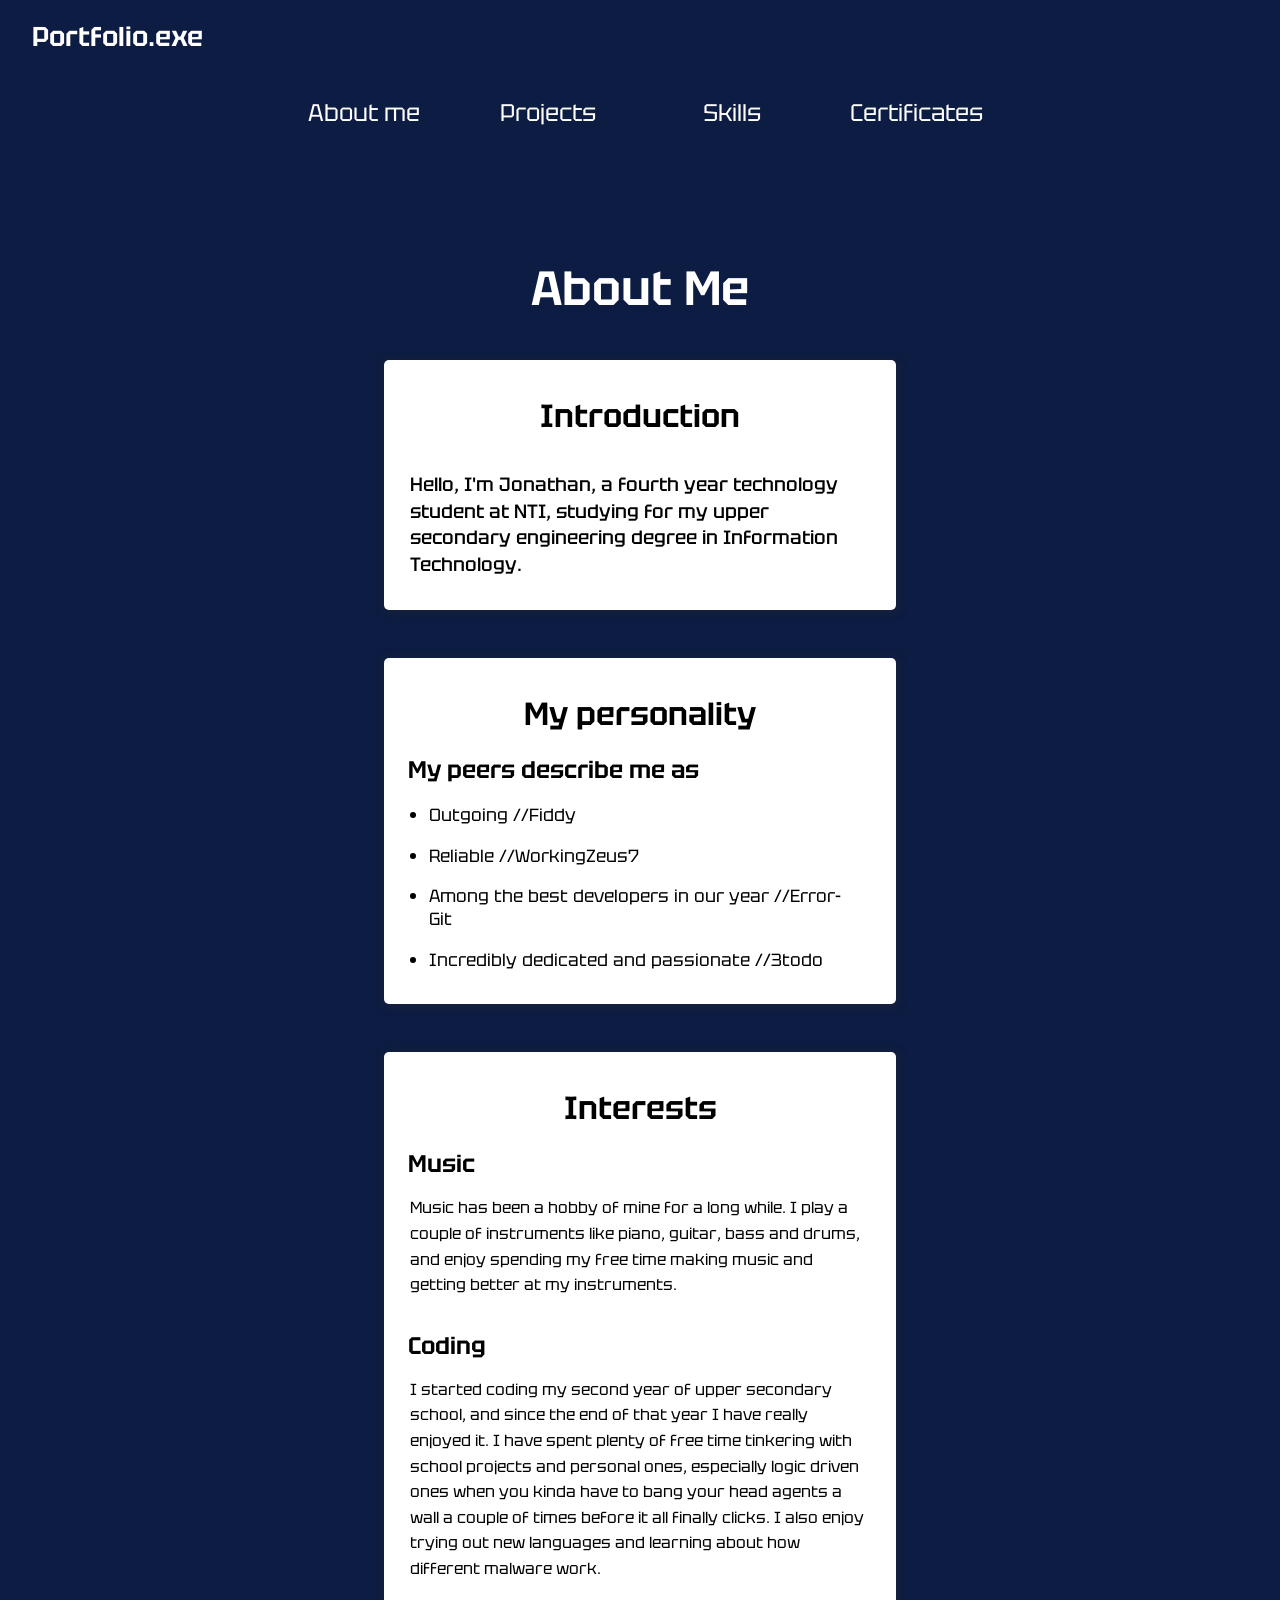
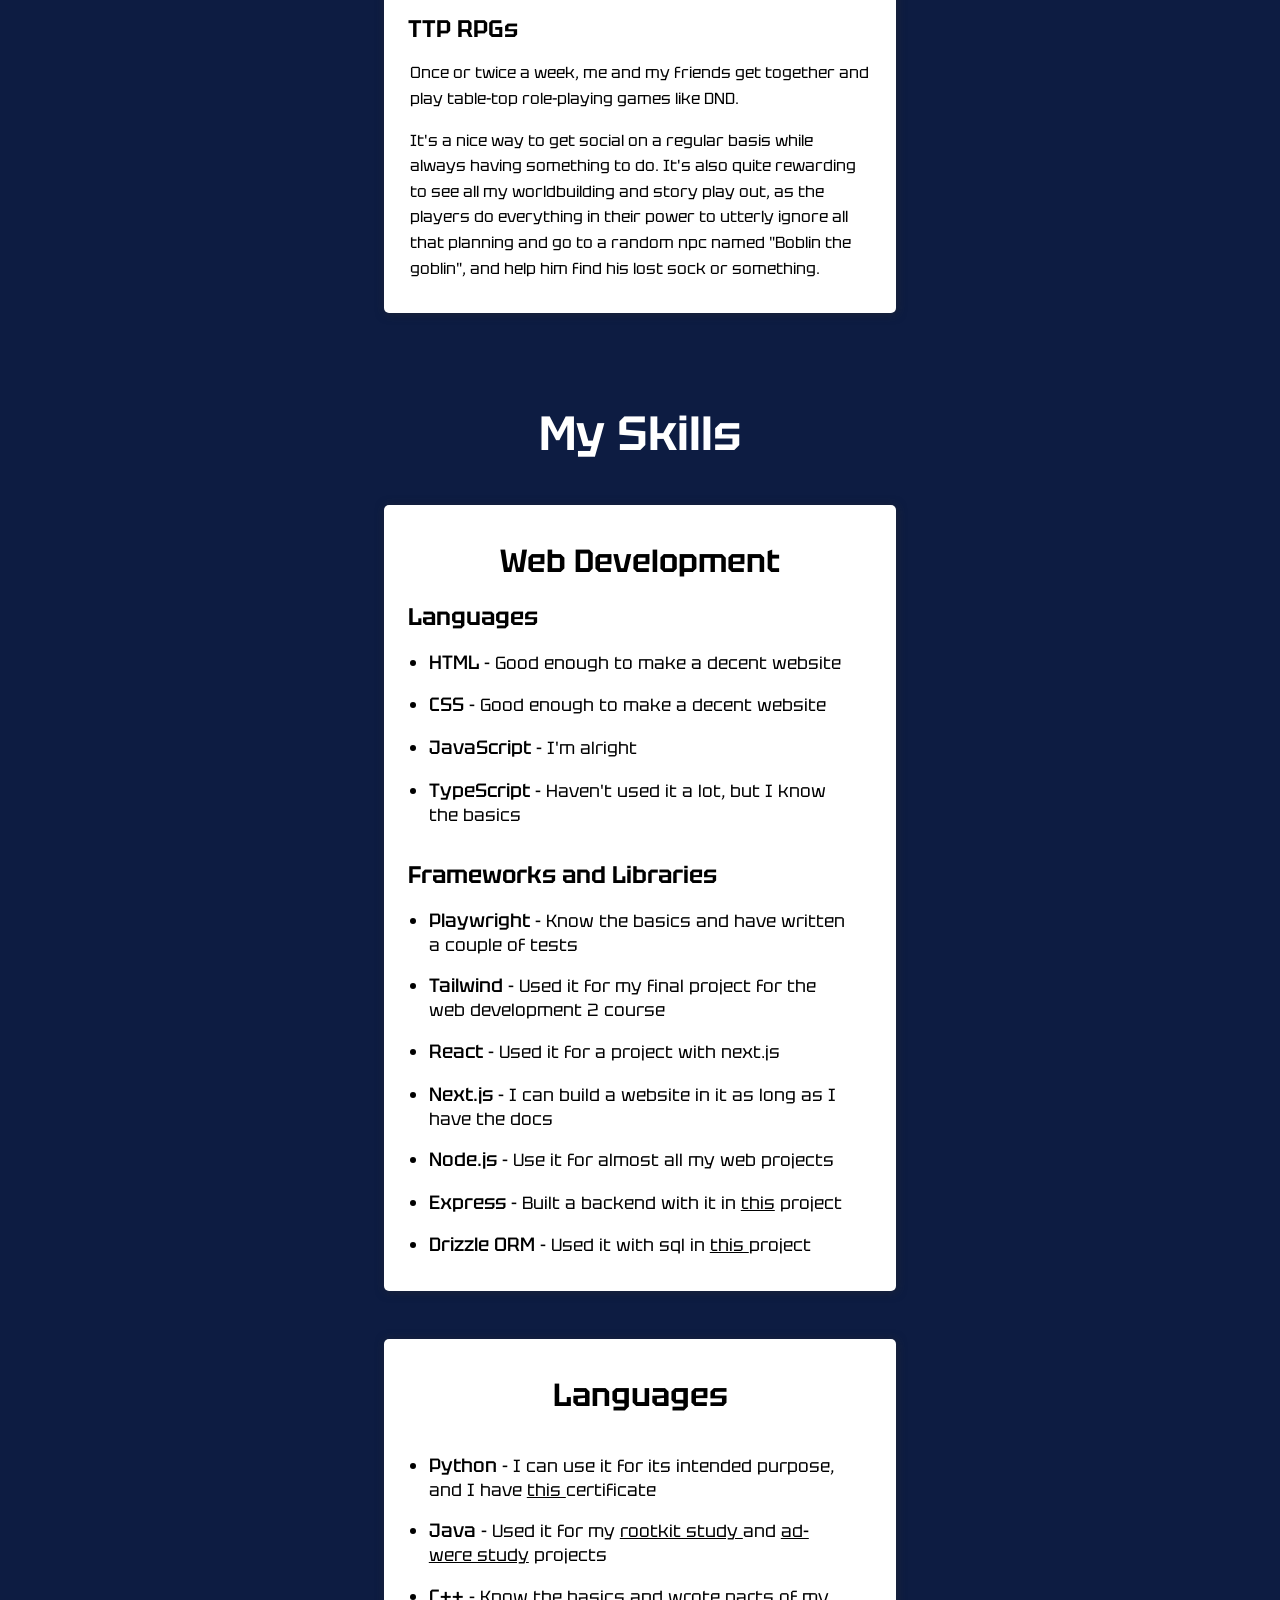
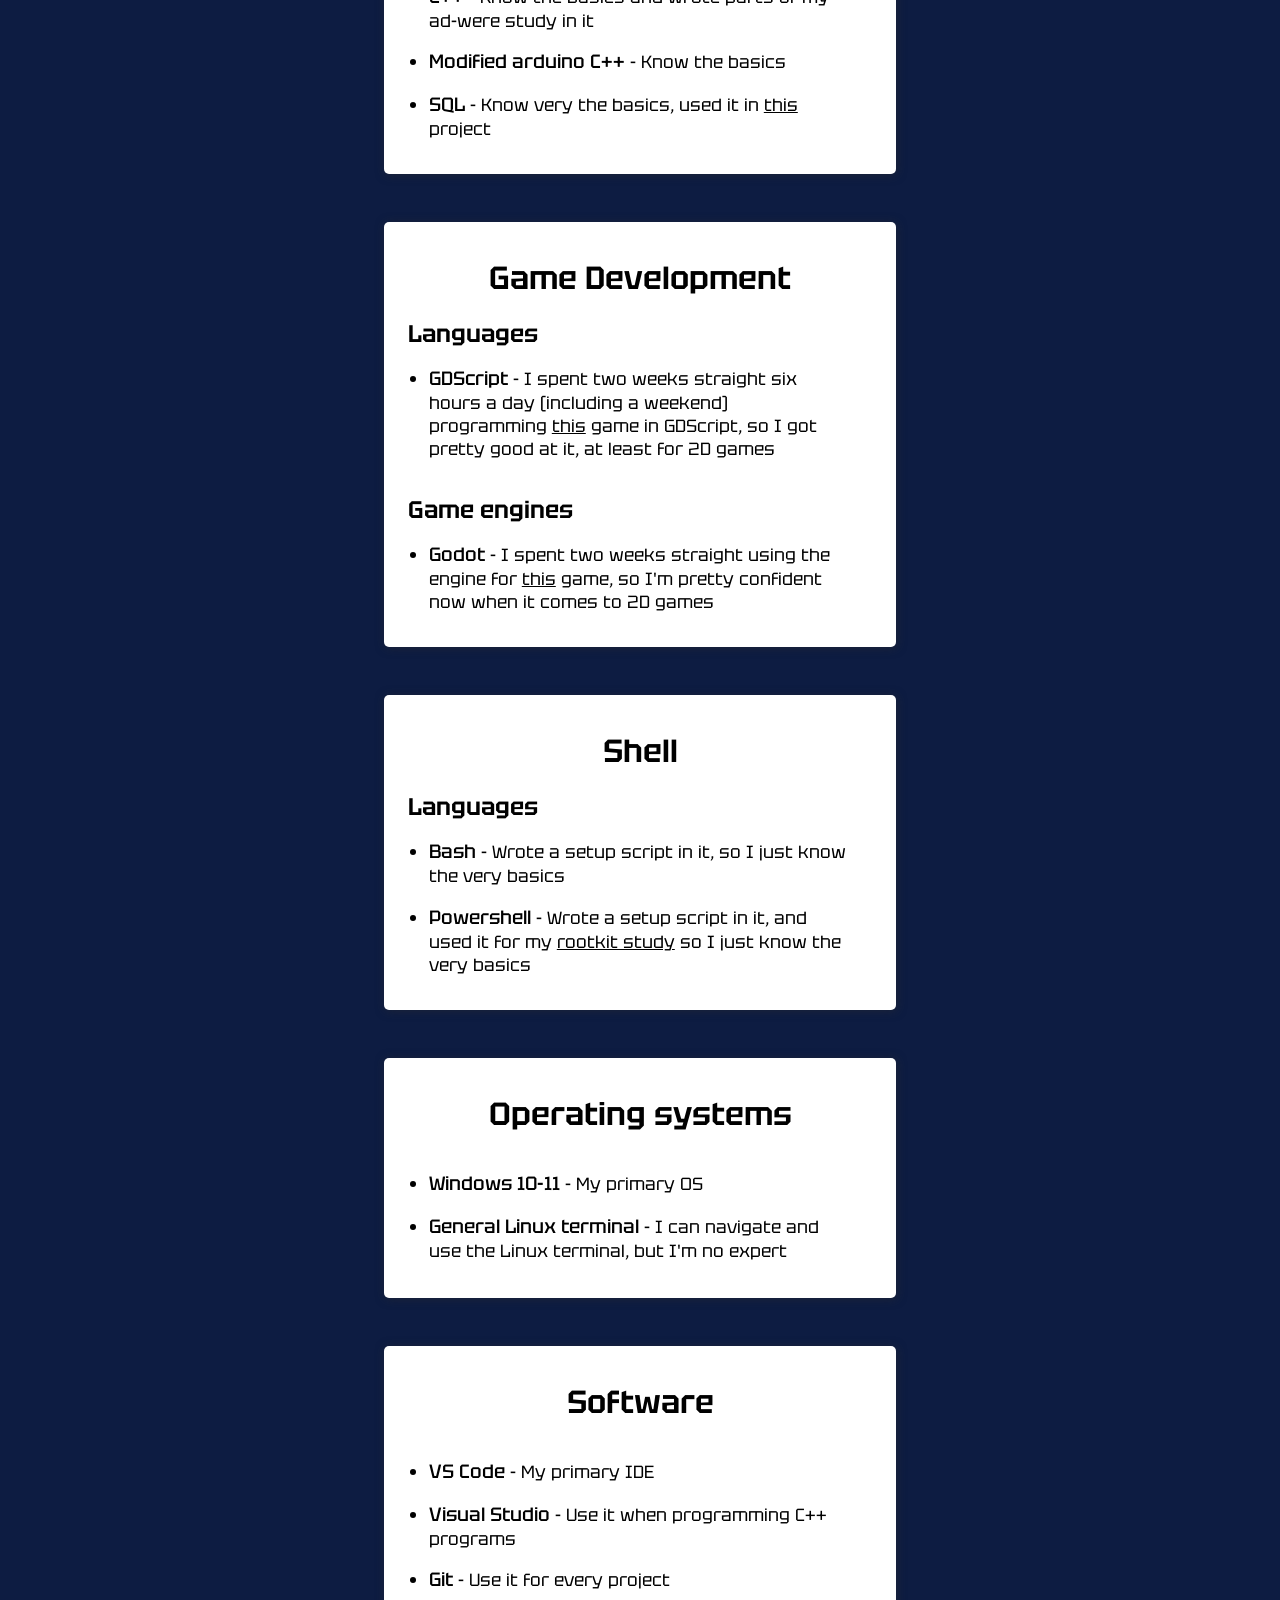
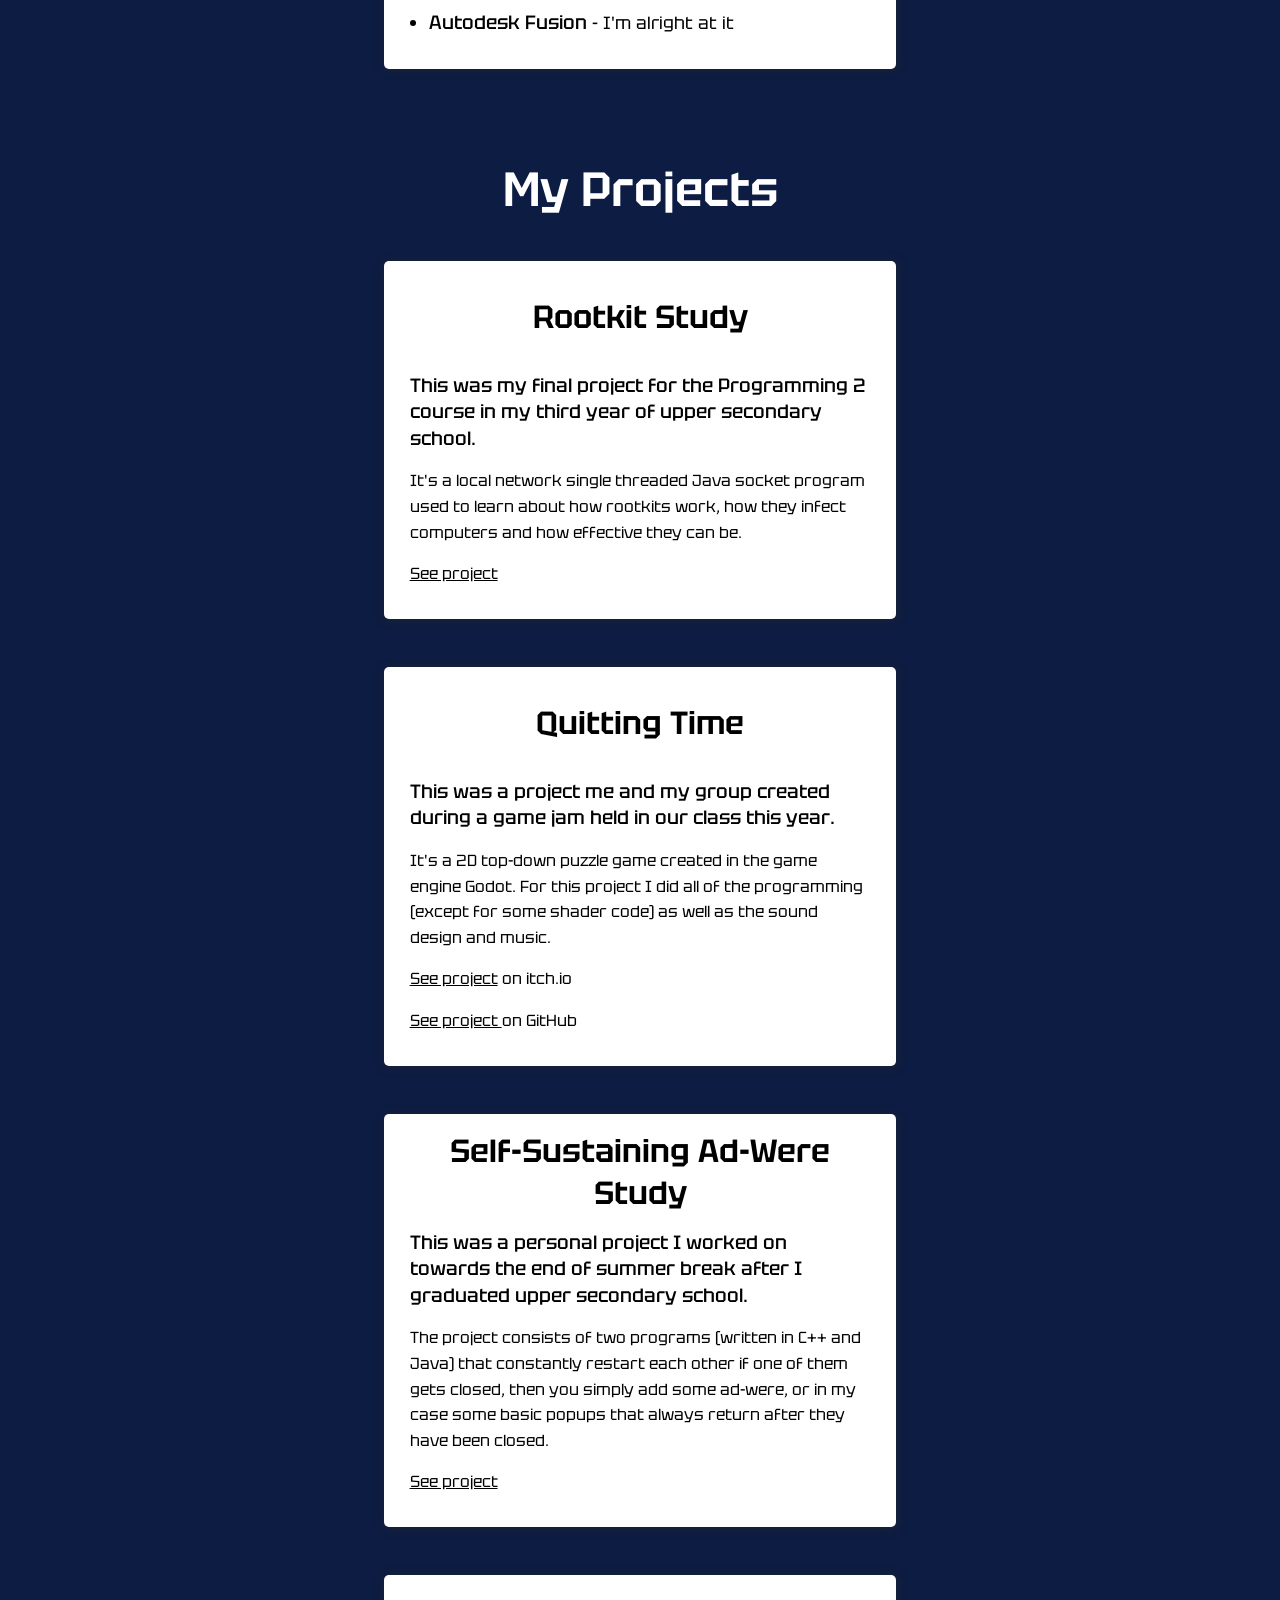
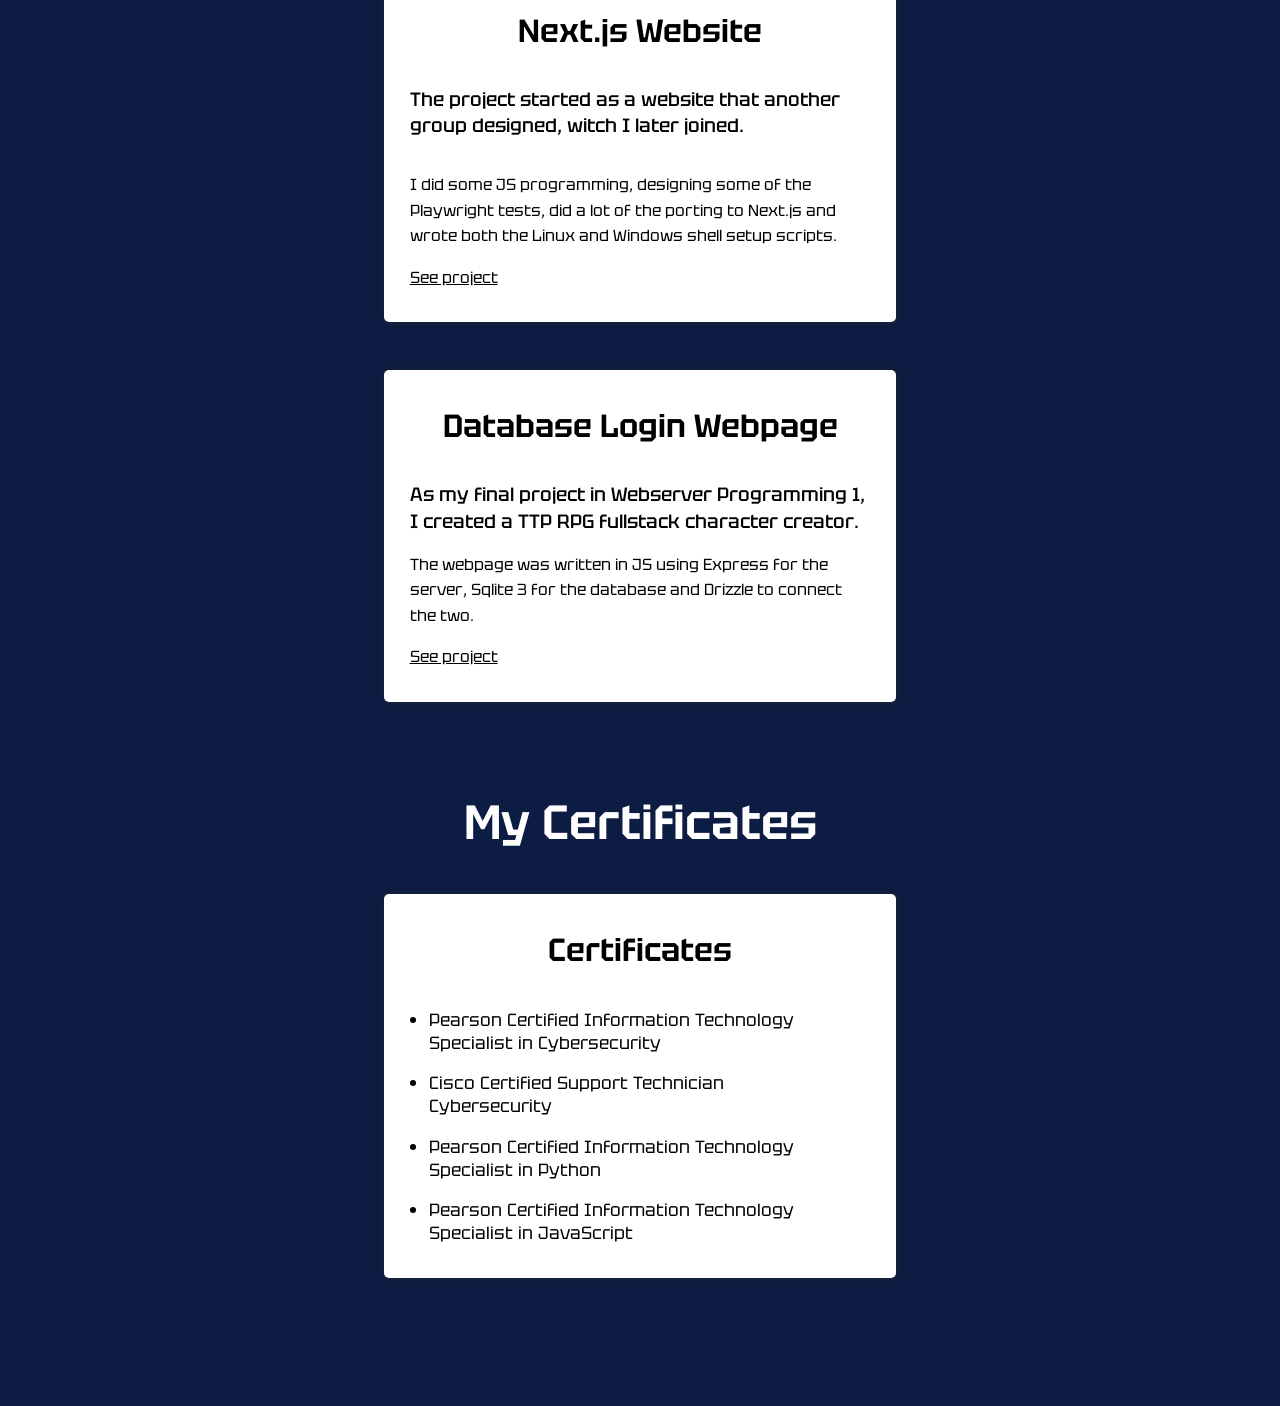
==== commit a323e861: "Small fixes and added a project" ====
--- a/index.html
+++ b/index.html
@@ -4,8 +4,8 @@
 <head>
     <meta charset="UTF-8">
     <meta name="viewport" content="width=device-width, initial-scale=1.0">
-    <title>Document</title>
-    <link rel="stylesheet" href="../style/style.css">
+    <title>Portfolio.exe</title>
+    <link rel="stylesheet" href="style/style.css">
 </head>
 
 <body>
@@ -33,7 +33,7 @@
                         <p>
                             <b>
                                 Hello, I'm Jonathan, a fourth year technology student at NTI, studying for my
-                                upper secondary school engineering degree in Information
+                                upper secondary engineering degree in Information
                                 Technology.
                             </b>
                         </p>
@@ -96,8 +96,7 @@
                     <div class="article_text_box">
                         <p> Music has been a hobby of mine for a long while. I play a couple of instruments like piano,
                             guitar, bass and drums, and enjoy spending my free time making music and getting better at
-                            my
-                            instruments.</p>
+                            my instruments.</p>
                     </div>
 
                 </article>
@@ -109,7 +108,7 @@
                     </div>
 
                     <div class="article_text_box">
-                        <p> I started coding my second year of highschool, and since the end of that year I have really
+                        <p> I started coding my second year of upper secondary school, and since the end of that year I have really
                             enjoyed it. I have spent plenty of free time tinkering with school projects and personal
                             ones, especially logic driven ones when you kinda have to bang your head agents a wall a
                             couple of times before it all finally clicks. I also enjoy trying out new languages and
@@ -408,7 +407,7 @@
                     <div class="article_text_box">
                         <p>
                             <b>
-                                This was my final project for the Programming 2 course in my third year of highschool.
+                                This was my final project for the Programming 2 course in my third year of upper secondary school.
                             </b>
                         </p>
                         <p>
@@ -468,7 +467,7 @@
                         <p>
                             <b>
                                 This was a personal project I worked on towards the end of summer break after I
-                                graduated high school.
+                                graduated upper secondary school.
                             </b>
                         </p>
                         <p>
@@ -488,6 +487,35 @@
 
             </section>
 
+            <section>
+
+                <div class="section_title"> <h3> Next.js Website </h3> </div>
+
+                <article>
+                <div class="article_text_box">
+                    <p>
+                        <b>
+                            The project started as a website that another group designed, witch I later joined.
+                        </b>
+                    </p>
+                </div>
+
+                 <div class="article_text_box">
+                    <p>
+                        I did some JS programming, designing some of the Playwright tests, did a lot of the porting to Next.js and wrote
+                        both the Linux and Windows shell 
+                        setup scripts. 
+                    </p>
+
+                    <p>
+                        <a href="https://github.com/NTIG-Uppsala/Liljans-Blommor-Dev/tree/Nextjs-dev"> See project </a>
+                    </p>
+                </div>
+
+                </article>
+
+            </section>
+
             <section id="database">
 
                 <div class="section_title">
@@ -563,6 +591,6 @@
 
 </body>
 
-<script src="../scripts/layout.js"></script>
+<script src="scripts/layout.js"></script>
 
 </html>
--- a/style/style.css
+++ b/style/style.css
@@ -366,12 +366,12 @@
 
 @font-face {
     font-family: Tektur;
-    src: url(/assets/Tektur.ttf);
+    src: url(../assets/Tektur.ttf);
 }
 
 @font-face {
     font-family: Tektur;
-    src: url(/assets/static/Tektur-SemiBold.ttf);
+    src: url(../assets/static/Tektur-SemiBold.ttf);
     font-weight: bold;
 }
 
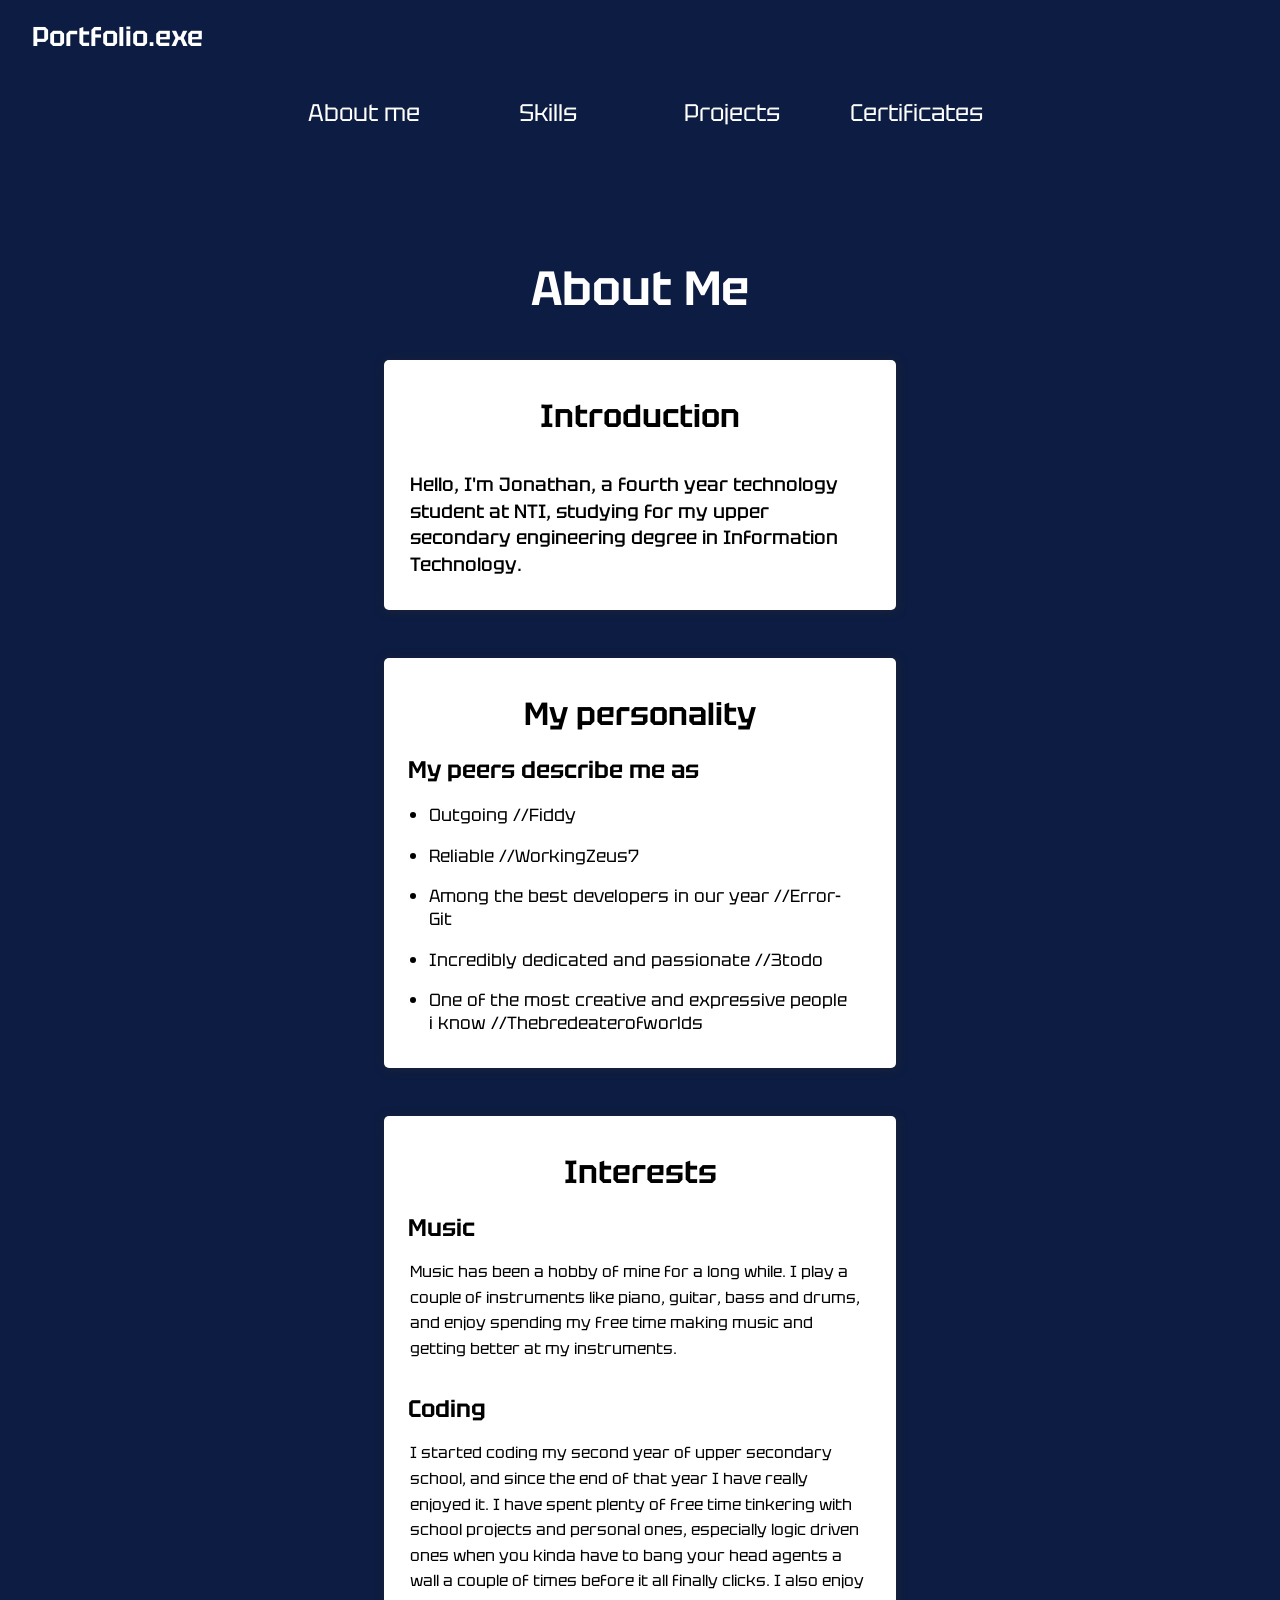
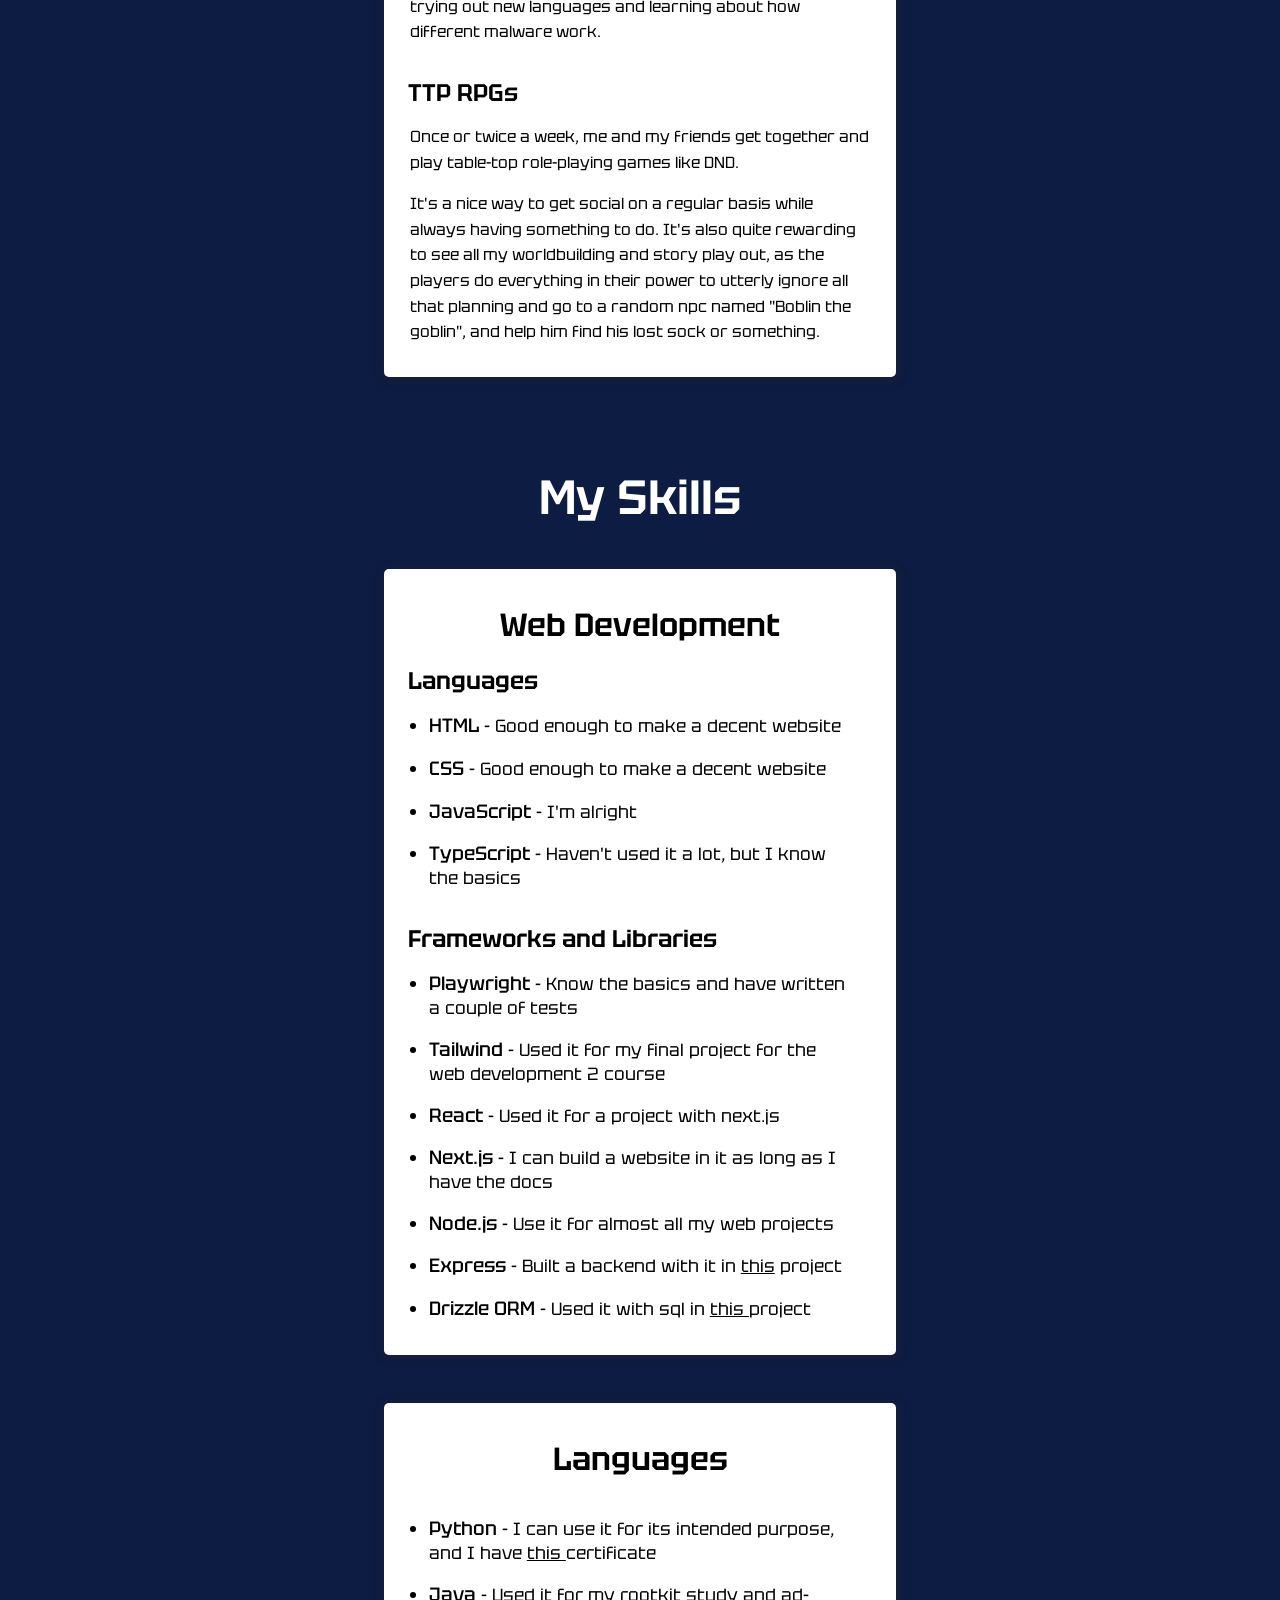
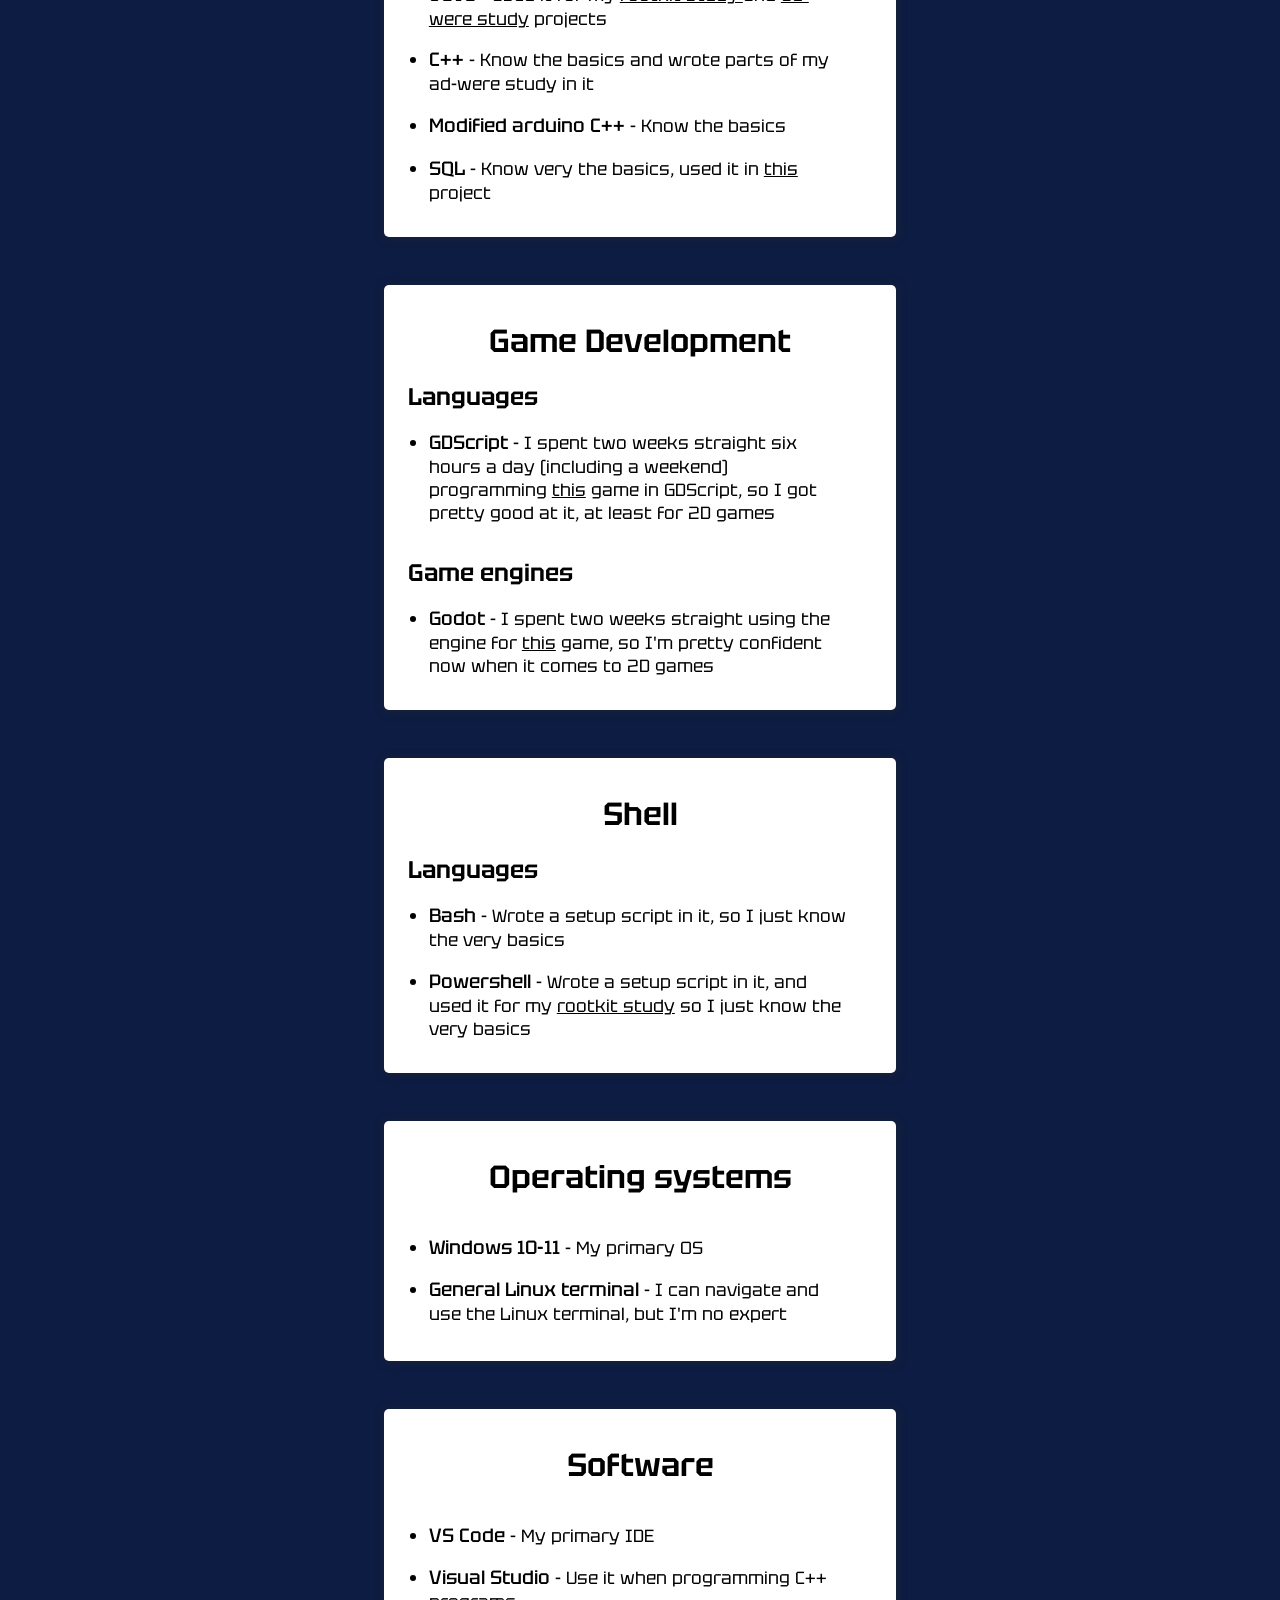
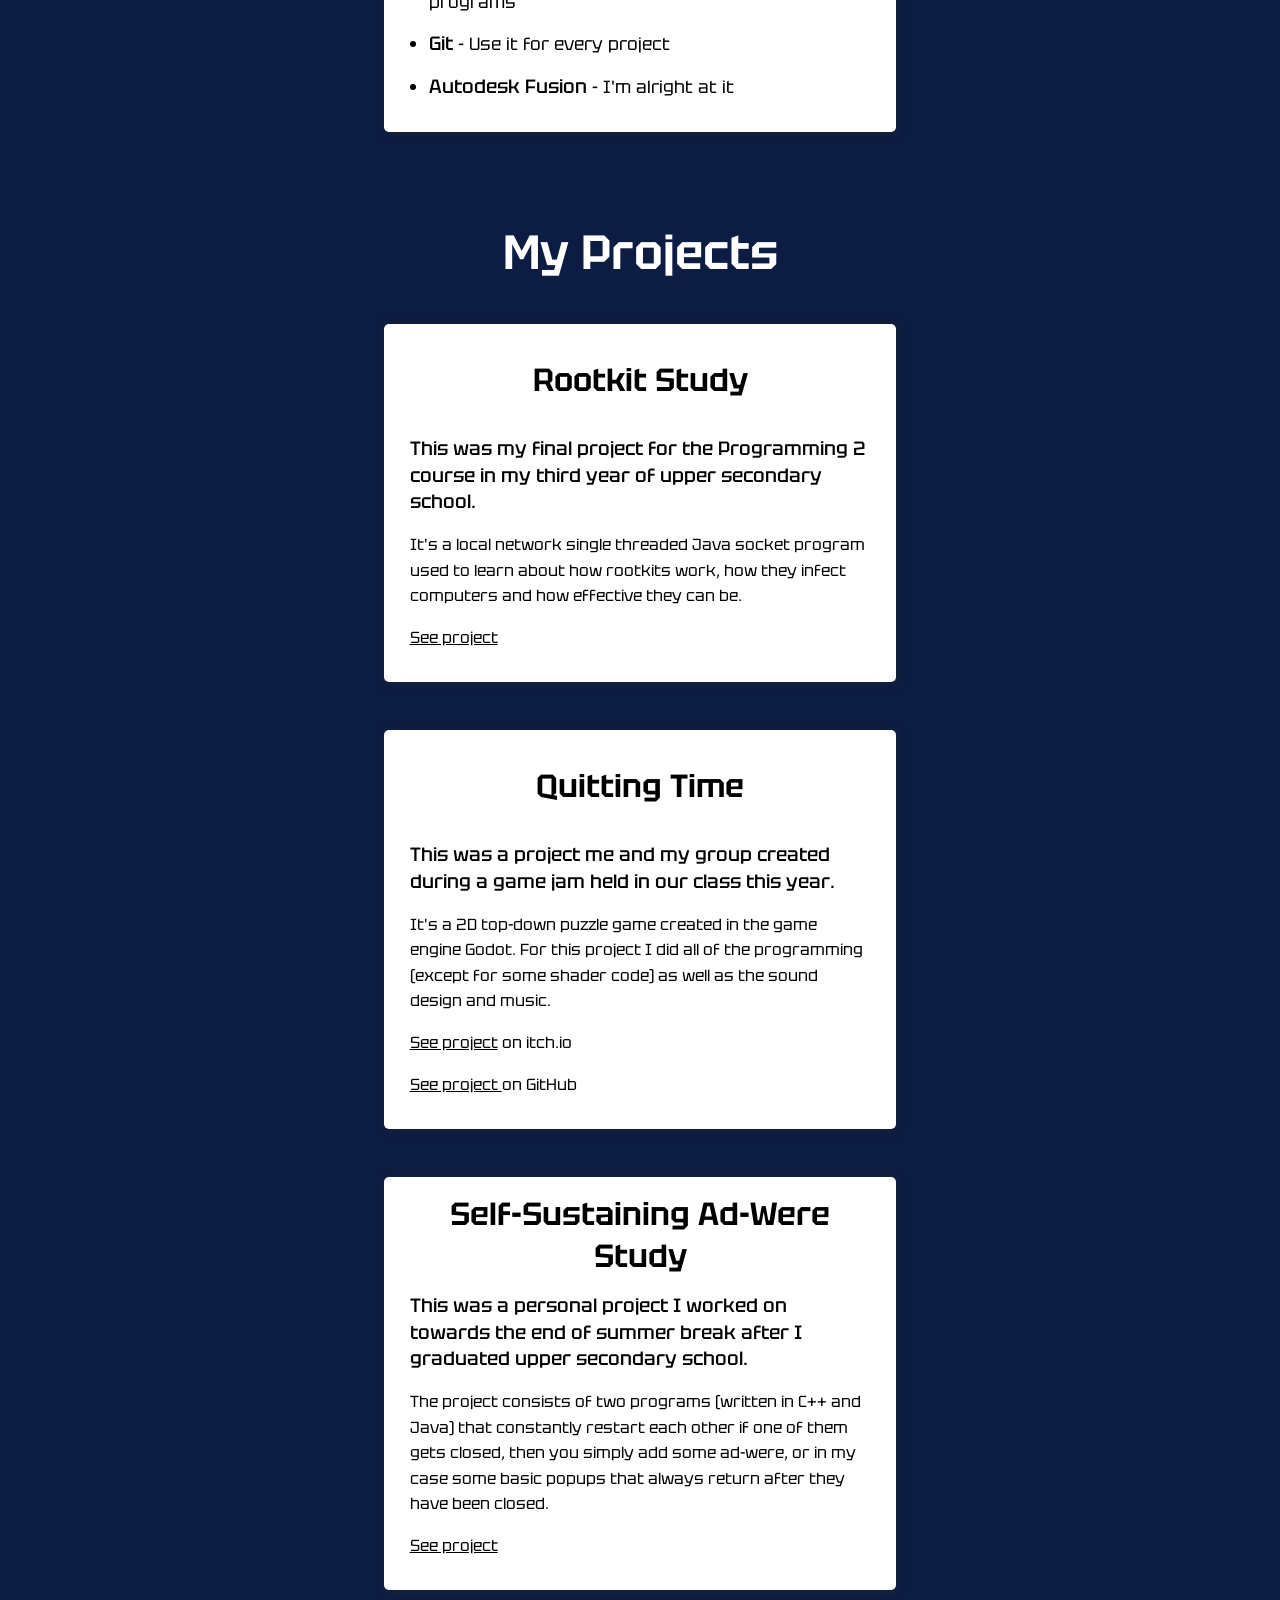
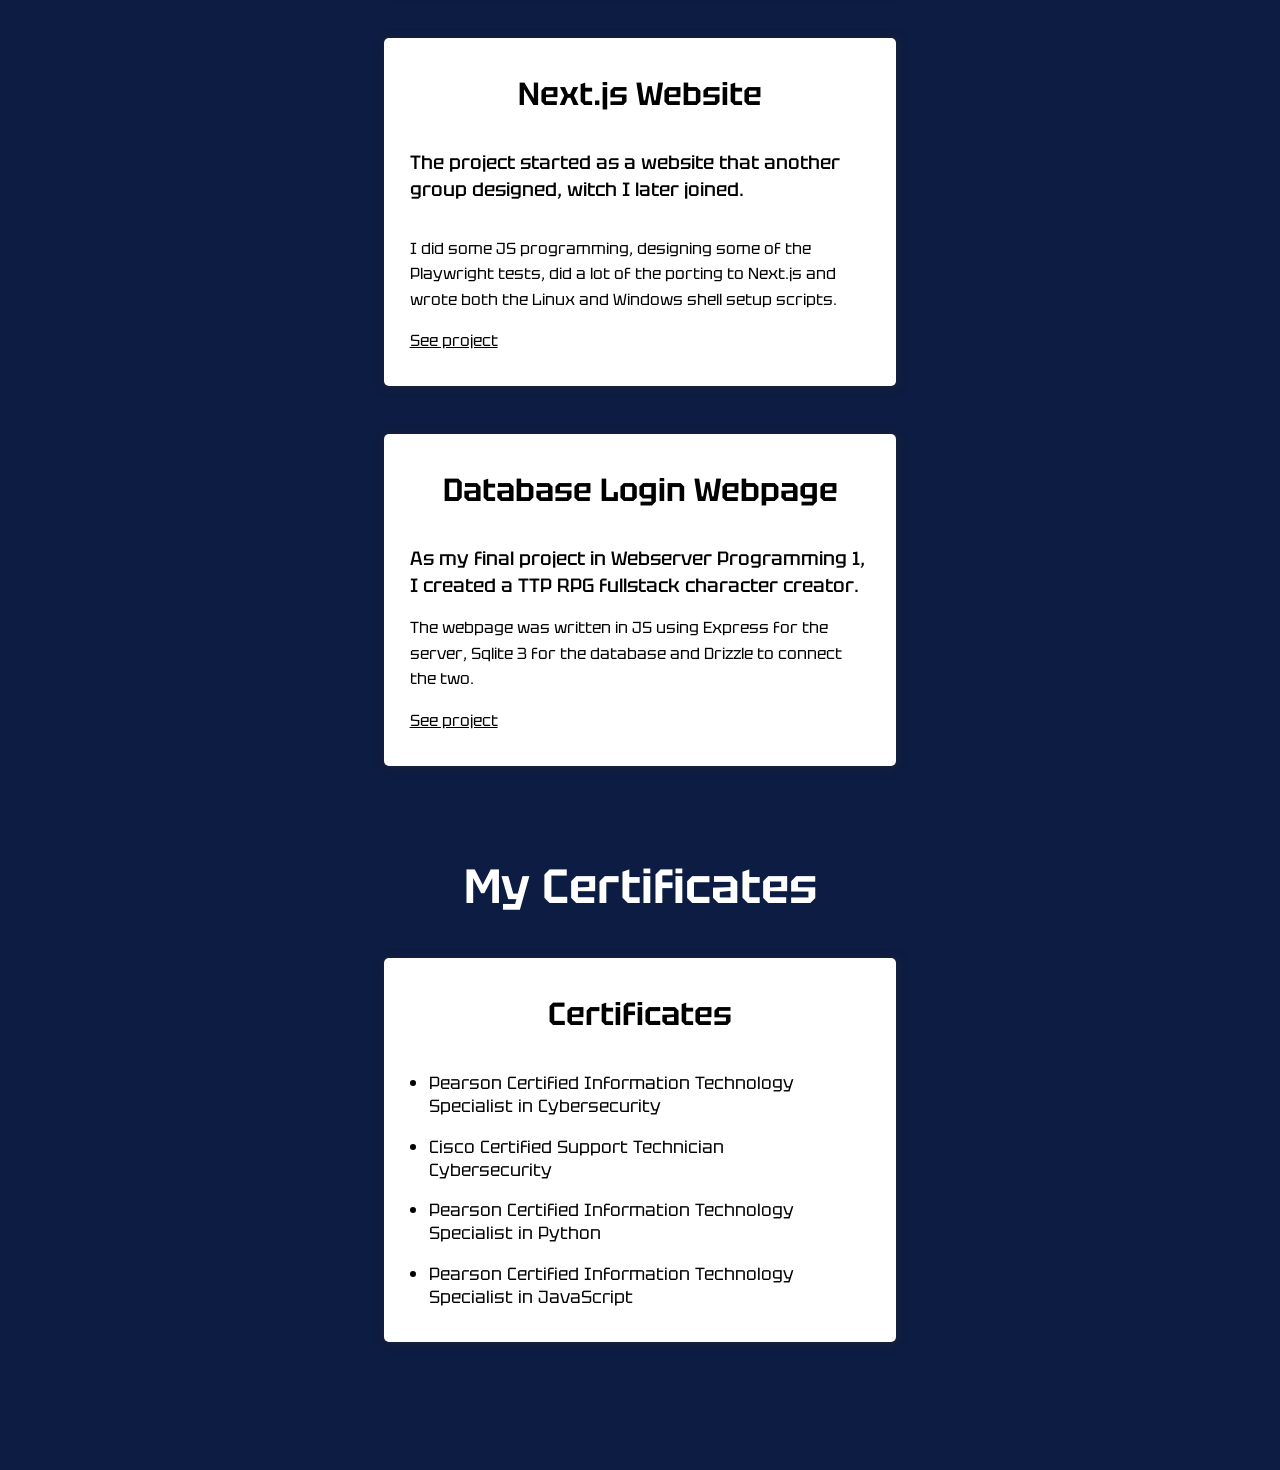
==== commit 599c0512: "Update index.html" ====
--- a/index.html
+++ b/index.html
@@ -73,6 +73,9 @@
                             <li>
                                 <p>Incredibly dedicated and passionate //3todo</p>
                             </li>
+                            <li>
+                                <p>One of the most creative and expressive people i know //Thebredeaterofworlds</p>
+                            </li>
 
                         </ul>
                     </div>
@@ -108,7 +111,8 @@
                     </div>
 
                     <div class="article_text_box">
-                        <p> I started coding my second year of upper secondary school, and since the end of that year I have really
+                        <p> I started coding my second year of upper secondary school, and since the end of that year I
+                            have really
                             enjoyed it. I have spent plenty of free time tinkering with school projects and personal
                             ones, especially logic driven ones when you kinda have to bang your head agents a wall a
                             couple of times before it all finally clicks. I also enjoy trying out new languages and
@@ -407,7 +411,8 @@
                     <div class="article_text_box">
                         <p>
                             <b>
-                                This was my final project for the Programming 2 course in my third year of upper secondary school.
+                                This was my final project for the Programming 2 course in my third year of upper
+                                secondary school.
                             </b>
                         </p>
                         <p>
@@ -489,28 +494,32 @@
 
             <section>
 
-                <div class="section_title"> <h3> Next.js Website </h3> </div>
-
-                <article>
-                <div class="article_text_box">
-                    <p>
-                        <b>
-                            The project started as a website that another group designed, witch I later joined.
-                        </b>
-                    </p>
-                </div>
-
-                 <div class="article_text_box">
-                    <p>
-                        I did some JS programming, designing some of the Playwright tests, did a lot of the porting to Next.js and wrote
-                        both the Linux and Windows shell 
-                        setup scripts. 
-                    </p>
-
-                    <p>
-                        <a href="https://github.com/NTIG-Uppsala/Liljans-Blommor-Dev/tree/Nextjs-dev"> See project </a>
-                    </p>
-                </div>
+                <div class="section_title">
+                    <h3> Next.js Website </h3>
+                </div>
+
+                <article>
+                    <div class="article_text_box">
+                        <p>
+                            <b>
+                                The project started as a website that another group designed, witch I later joined.
+                            </b>
+                        </p>
+                    </div>
+
+                    <div class="article_text_box">
+                        <p>
+                            I did some JS programming, designing some of the Playwright tests, did a lot of the porting
+                            to Next.js and wrote
+                            both the Linux and Windows shell
+                            setup scripts.
+                        </p>
+
+                        <p>
+                            <a href="https://github.com/NTIG-Uppsala/Liljans-Blommor-Dev/tree/Nextjs-dev"> See project
+                            </a>
+                        </p>
+                    </div>
 
                 </article>
 
--- a/style/style.css
+++ b/style/style.css
@@ -230,7 +230,7 @@
     margin-bottom: 2rem;
     margin-top: 2rem;
 
-    scroll-margin-top: 15rem;
+    scroll-margin-top: 13rem;
 
 }
 
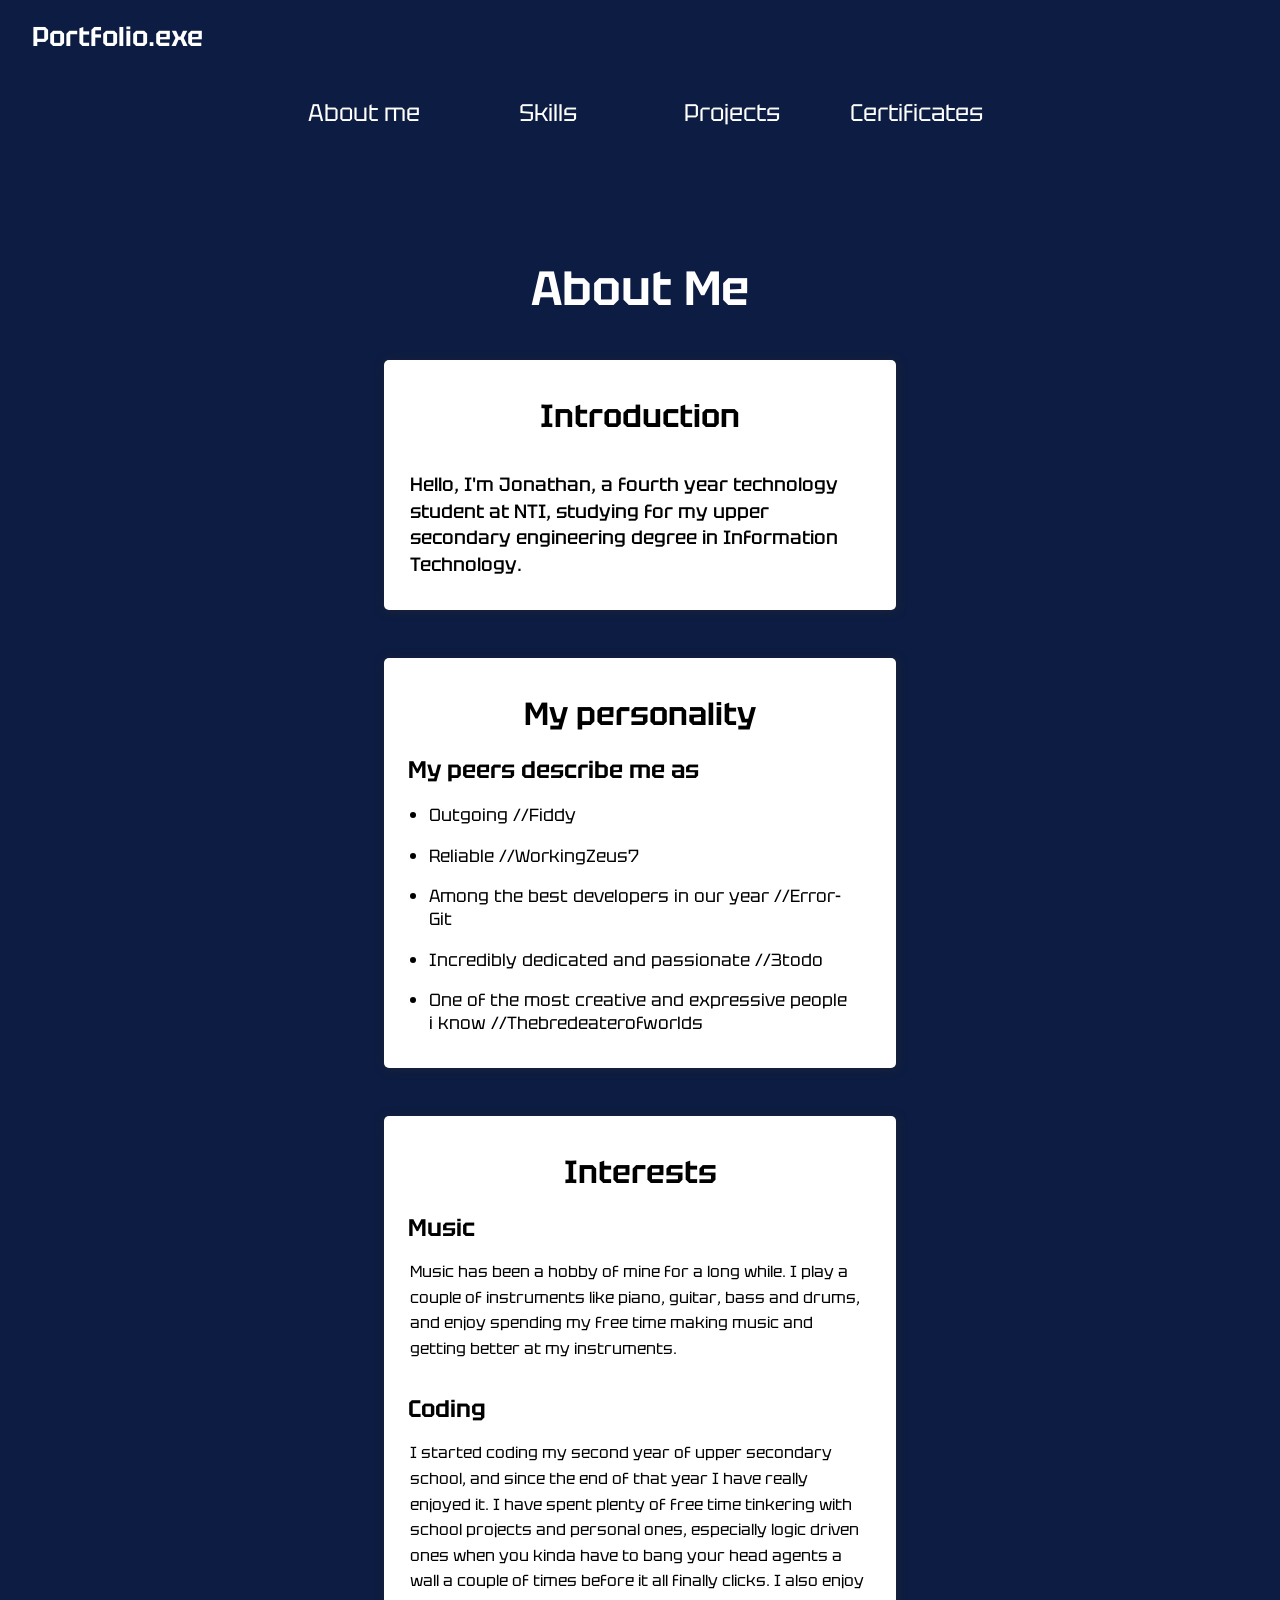
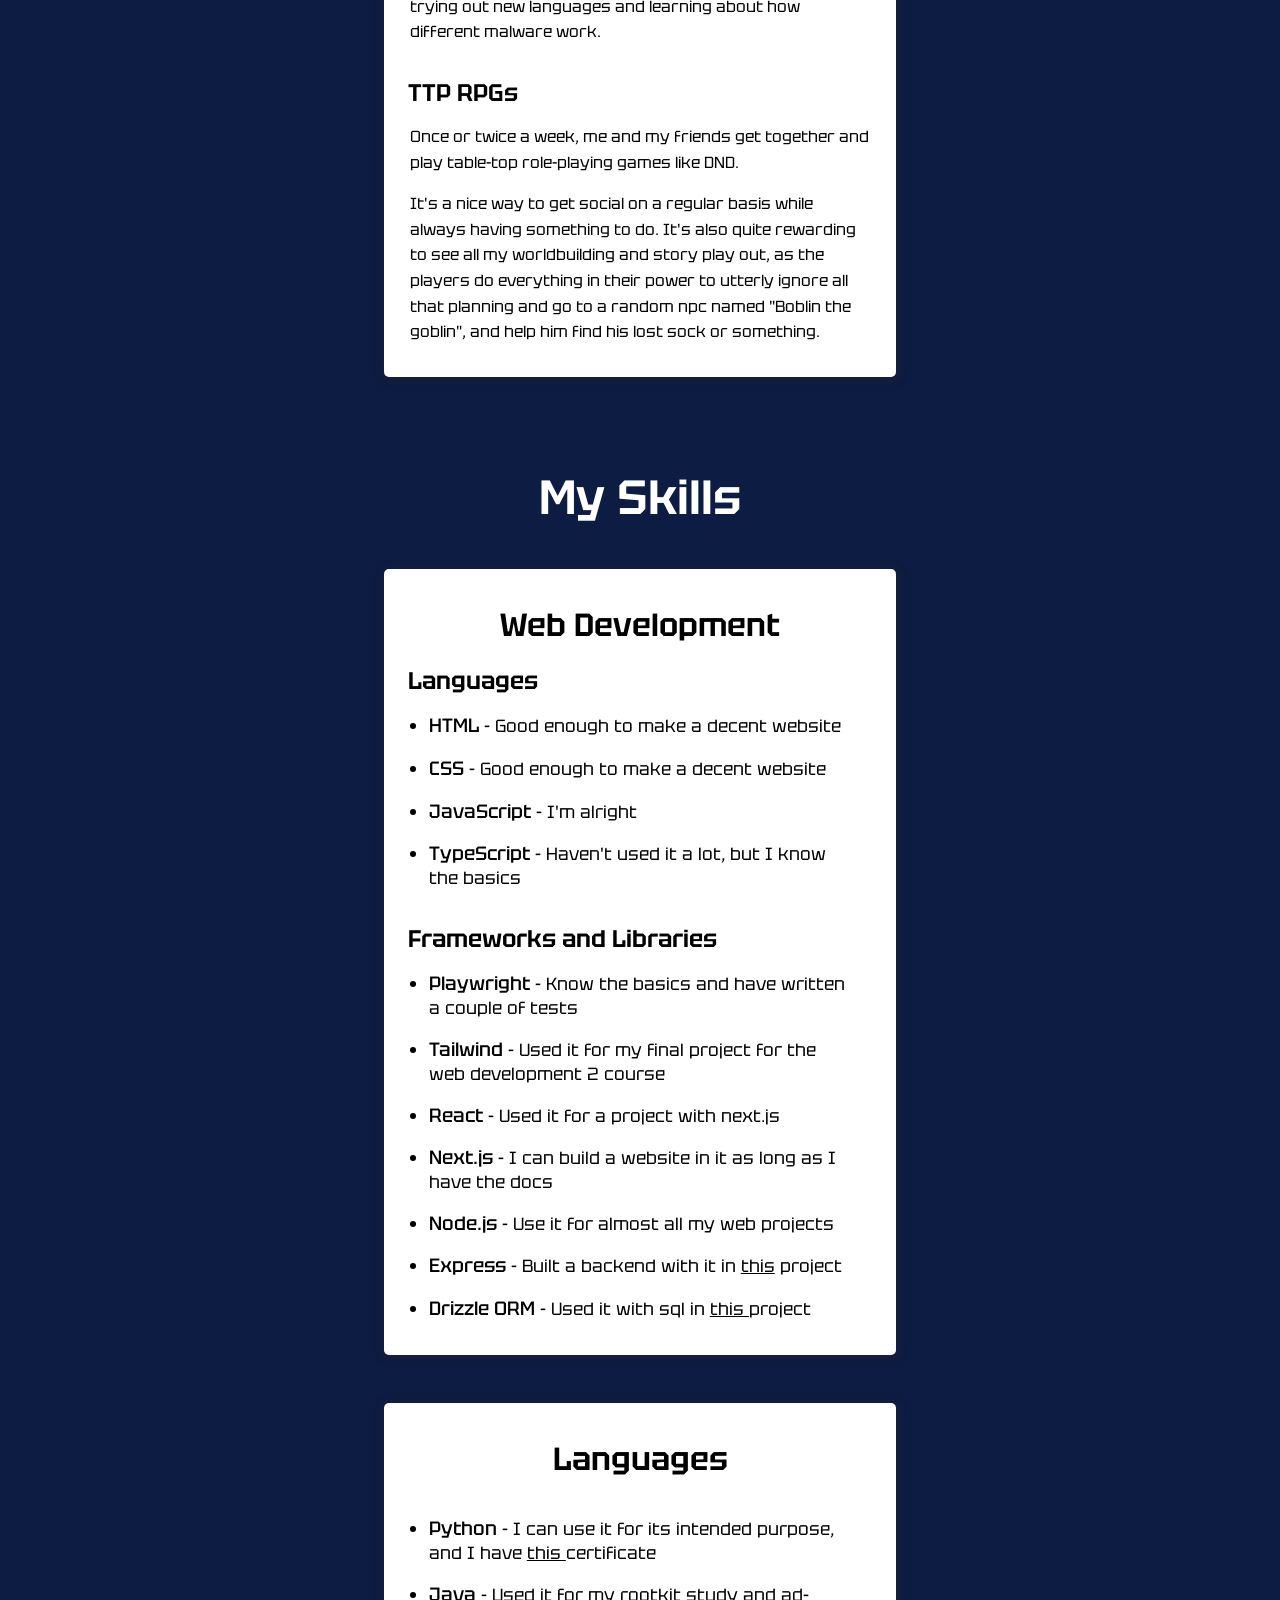
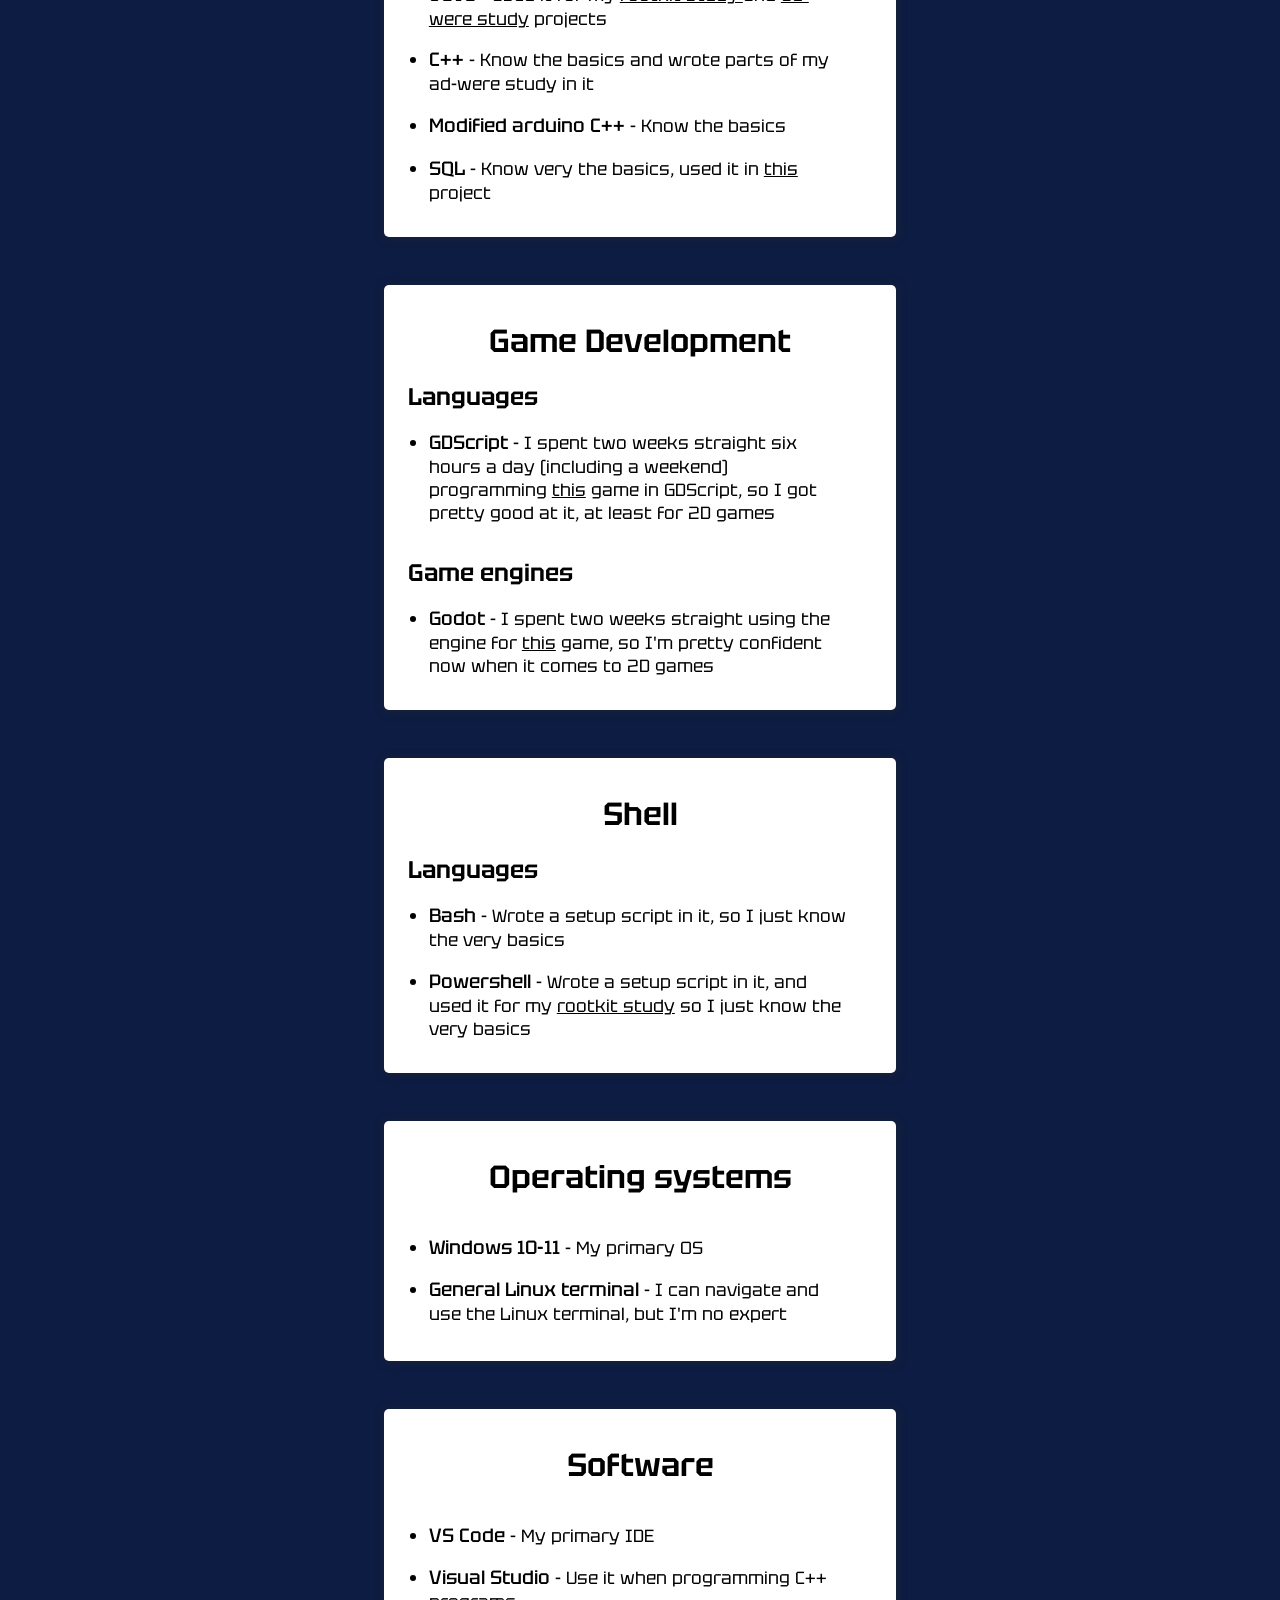
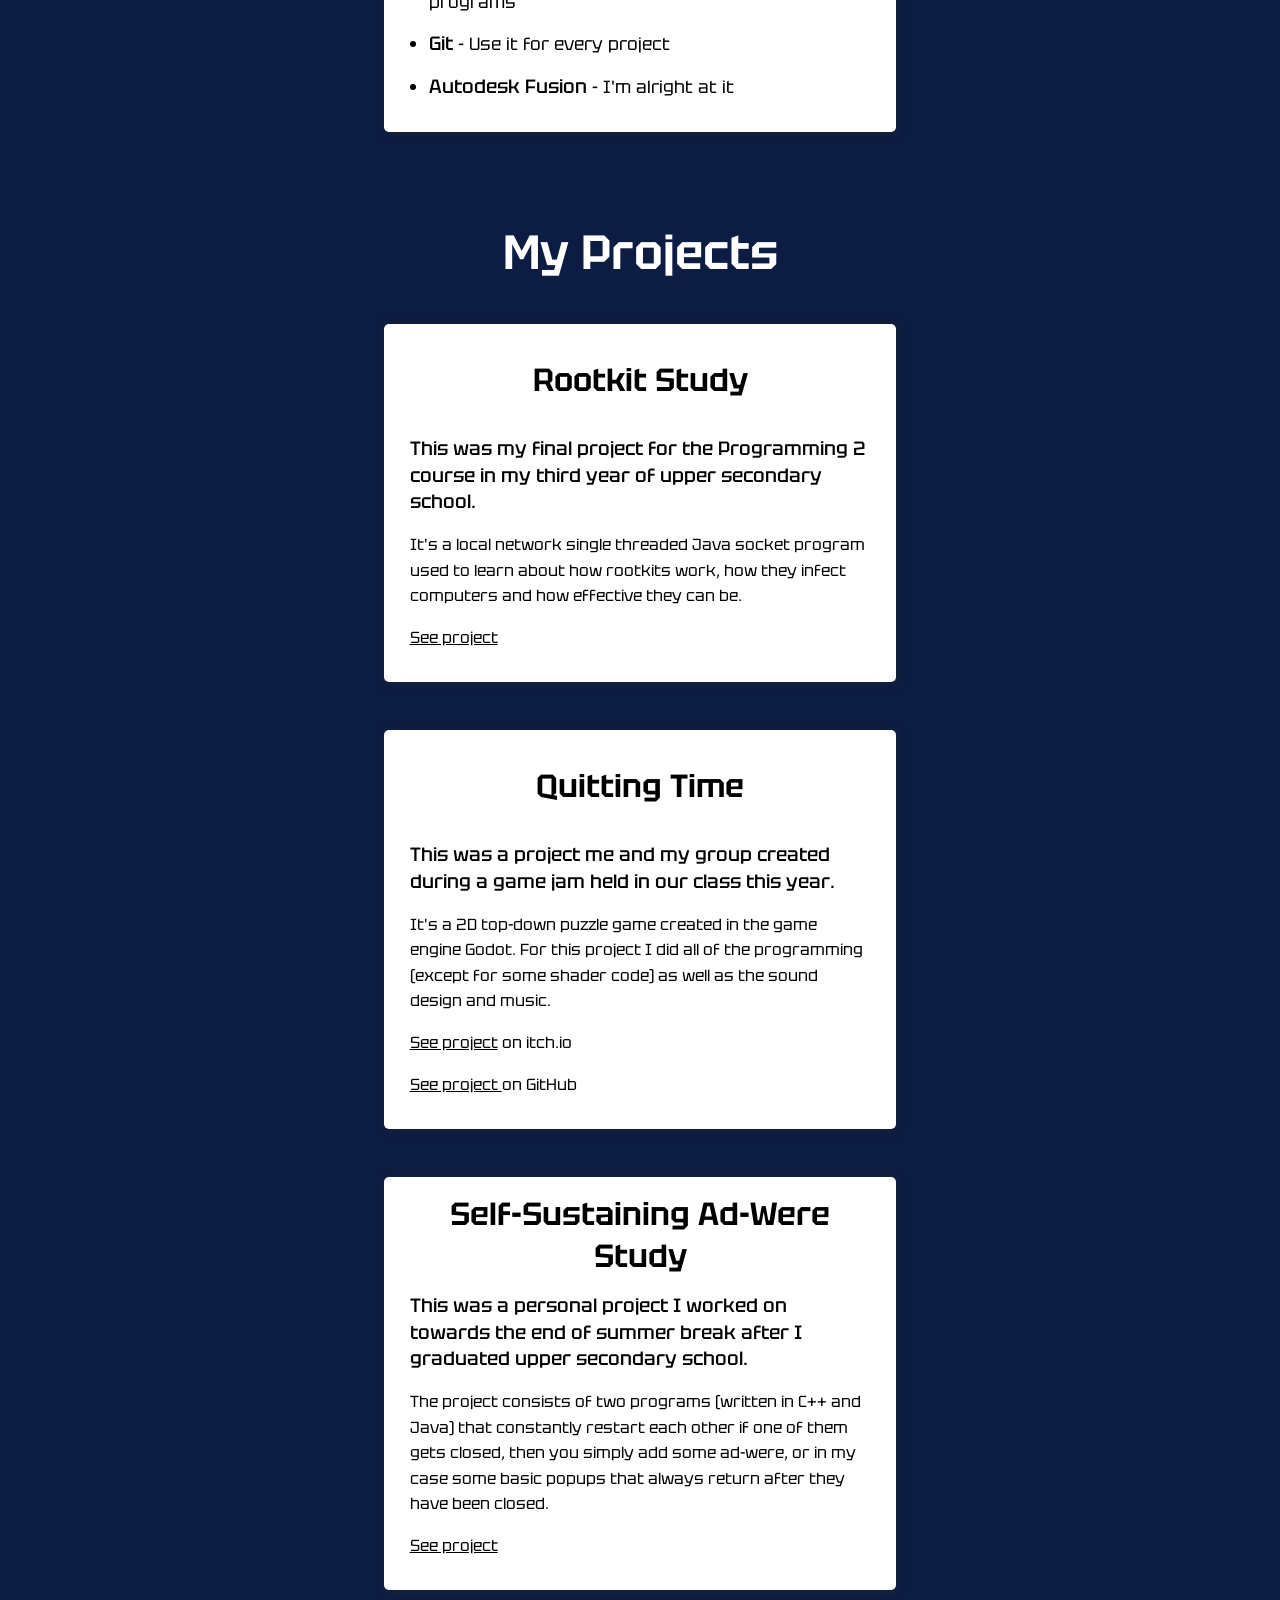
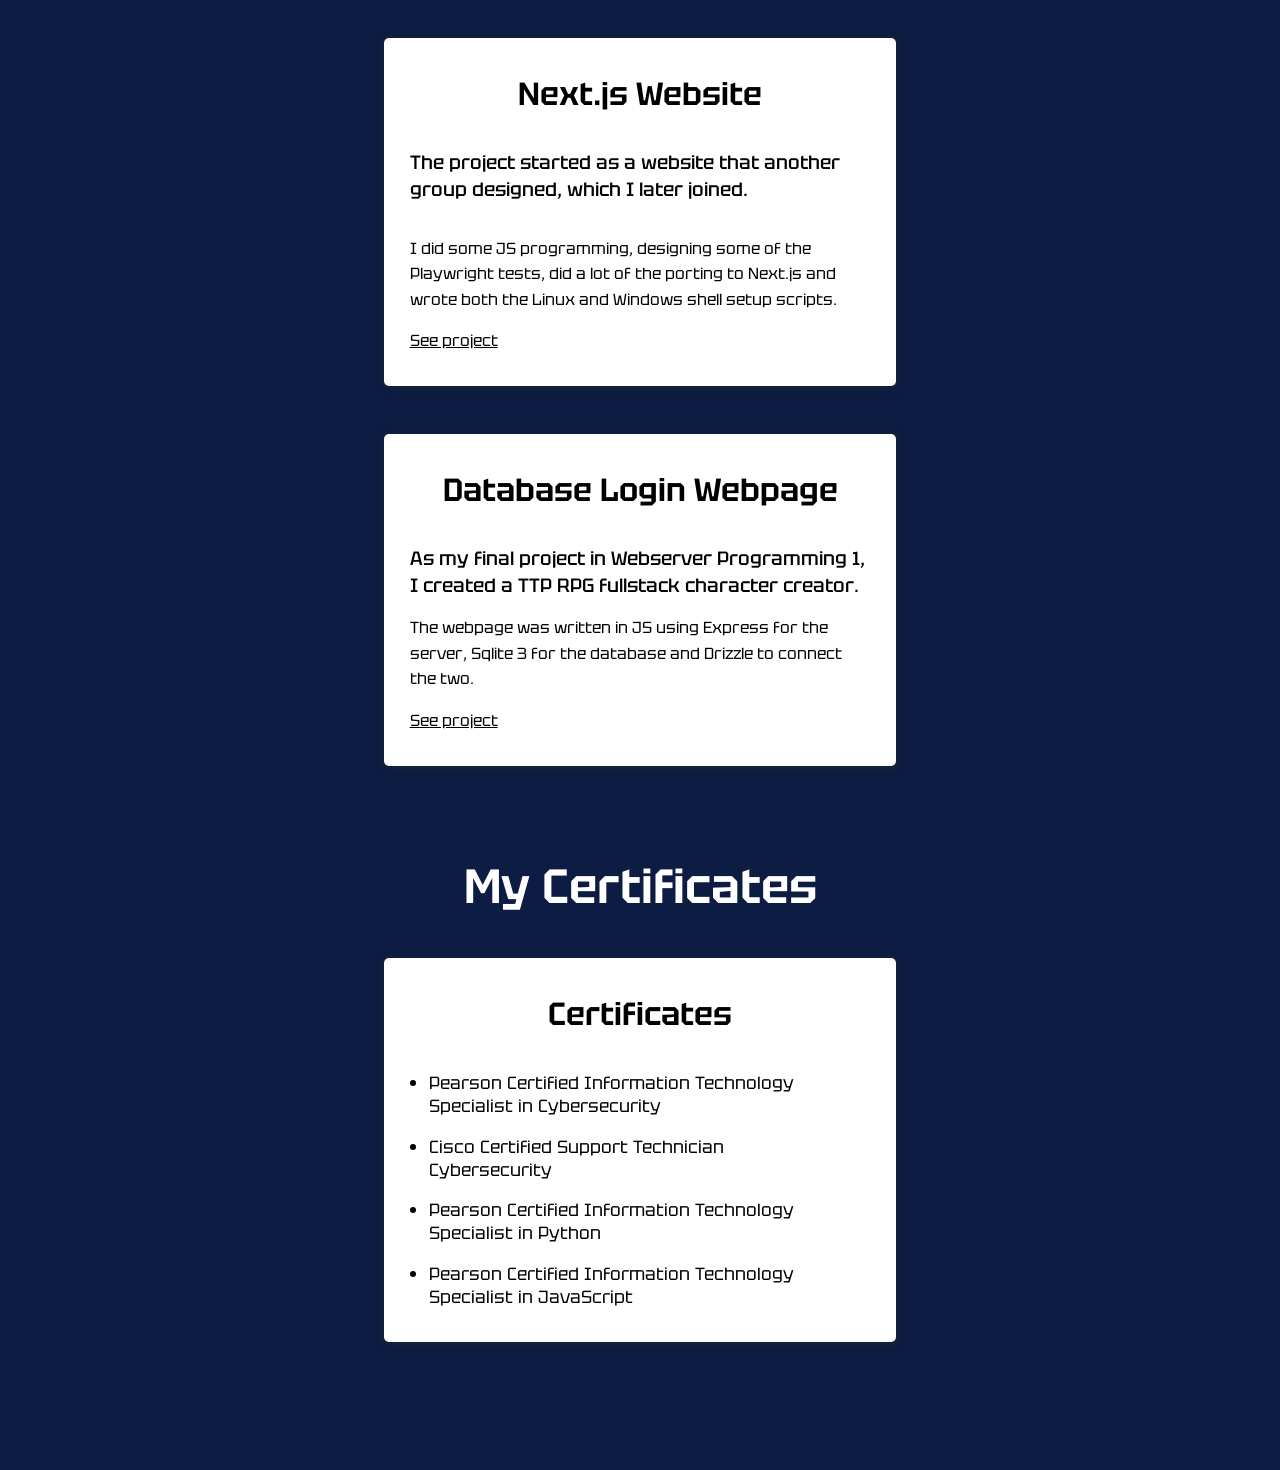
==== commit bd4dbfe6: "Update index.html" ====
--- a/index.html
+++ b/index.html
@@ -502,7 +502,7 @@
                     <div class="article_text_box">
                         <p>
                             <b>
-                                The project started as a website that another group designed, witch I later joined.
+                                The project started as a website that another group designed, which I later joined.
                             </b>
                         </p>
                     </div>
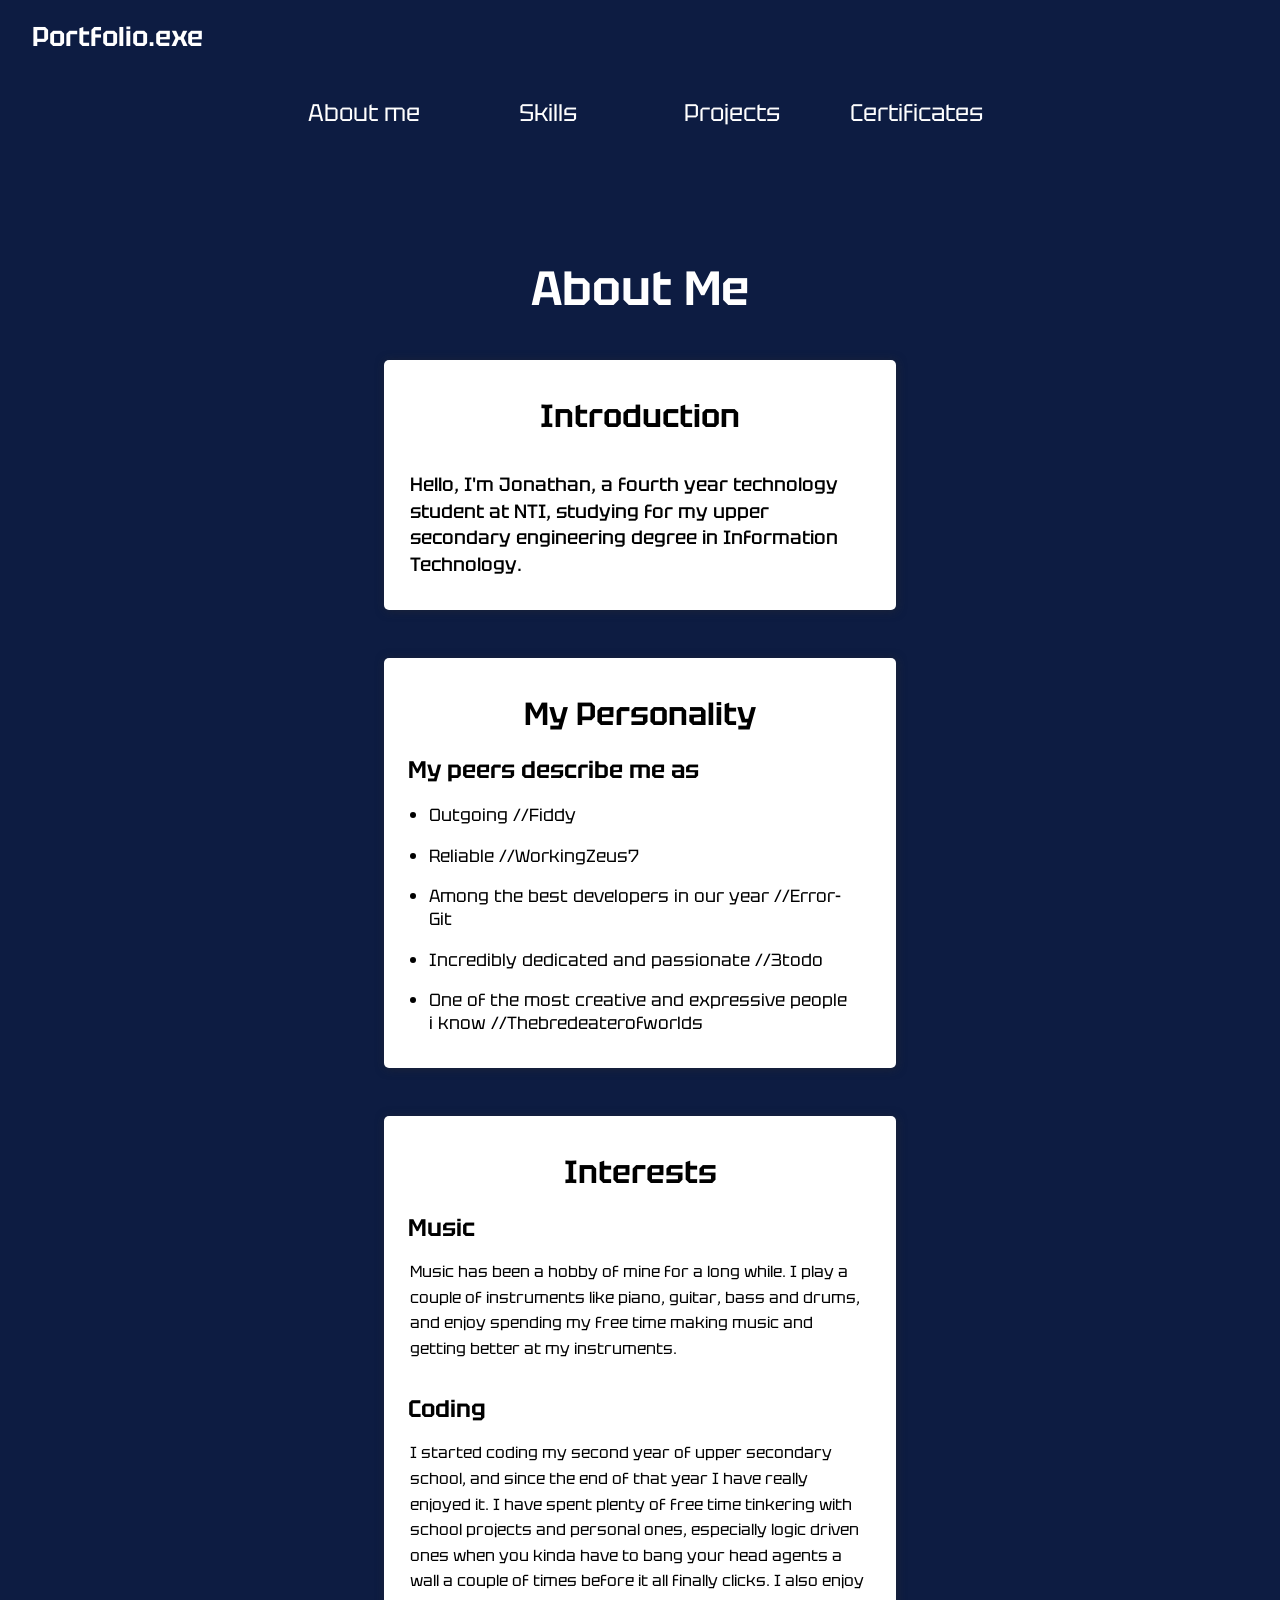
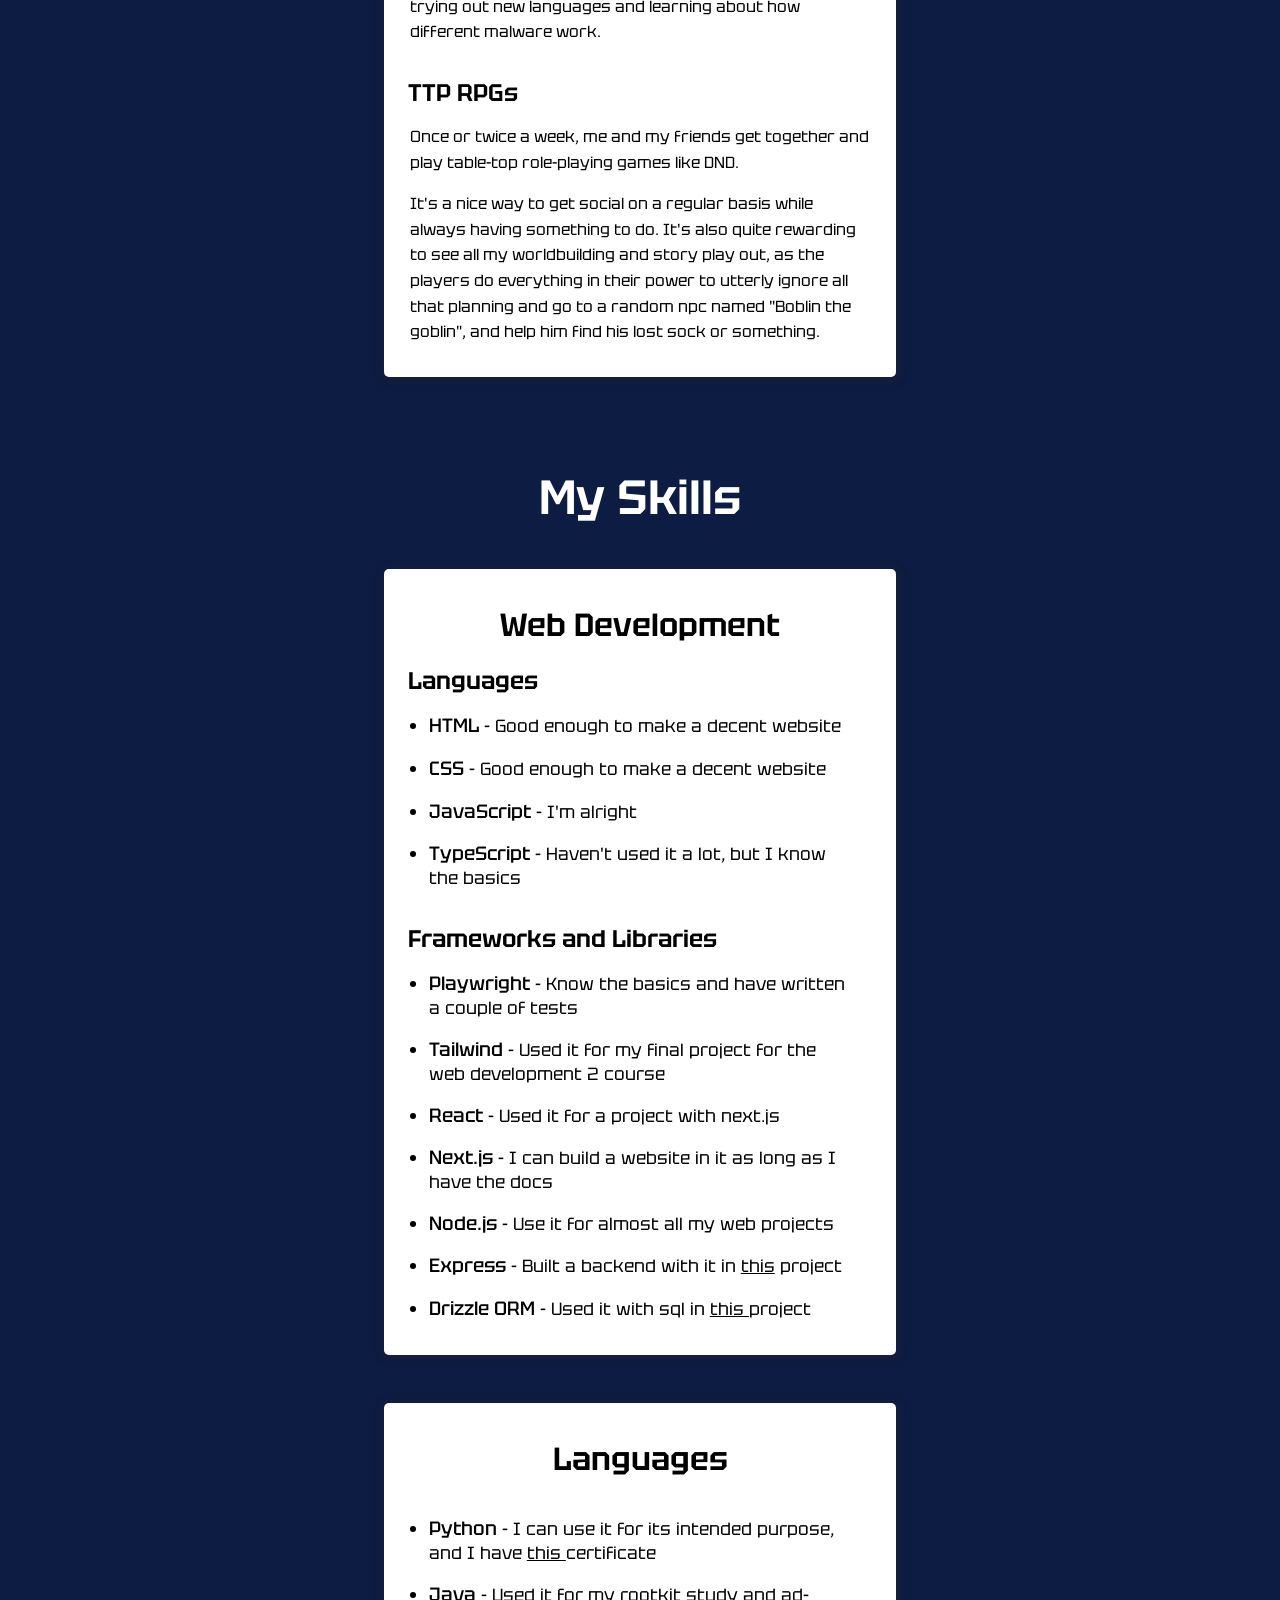
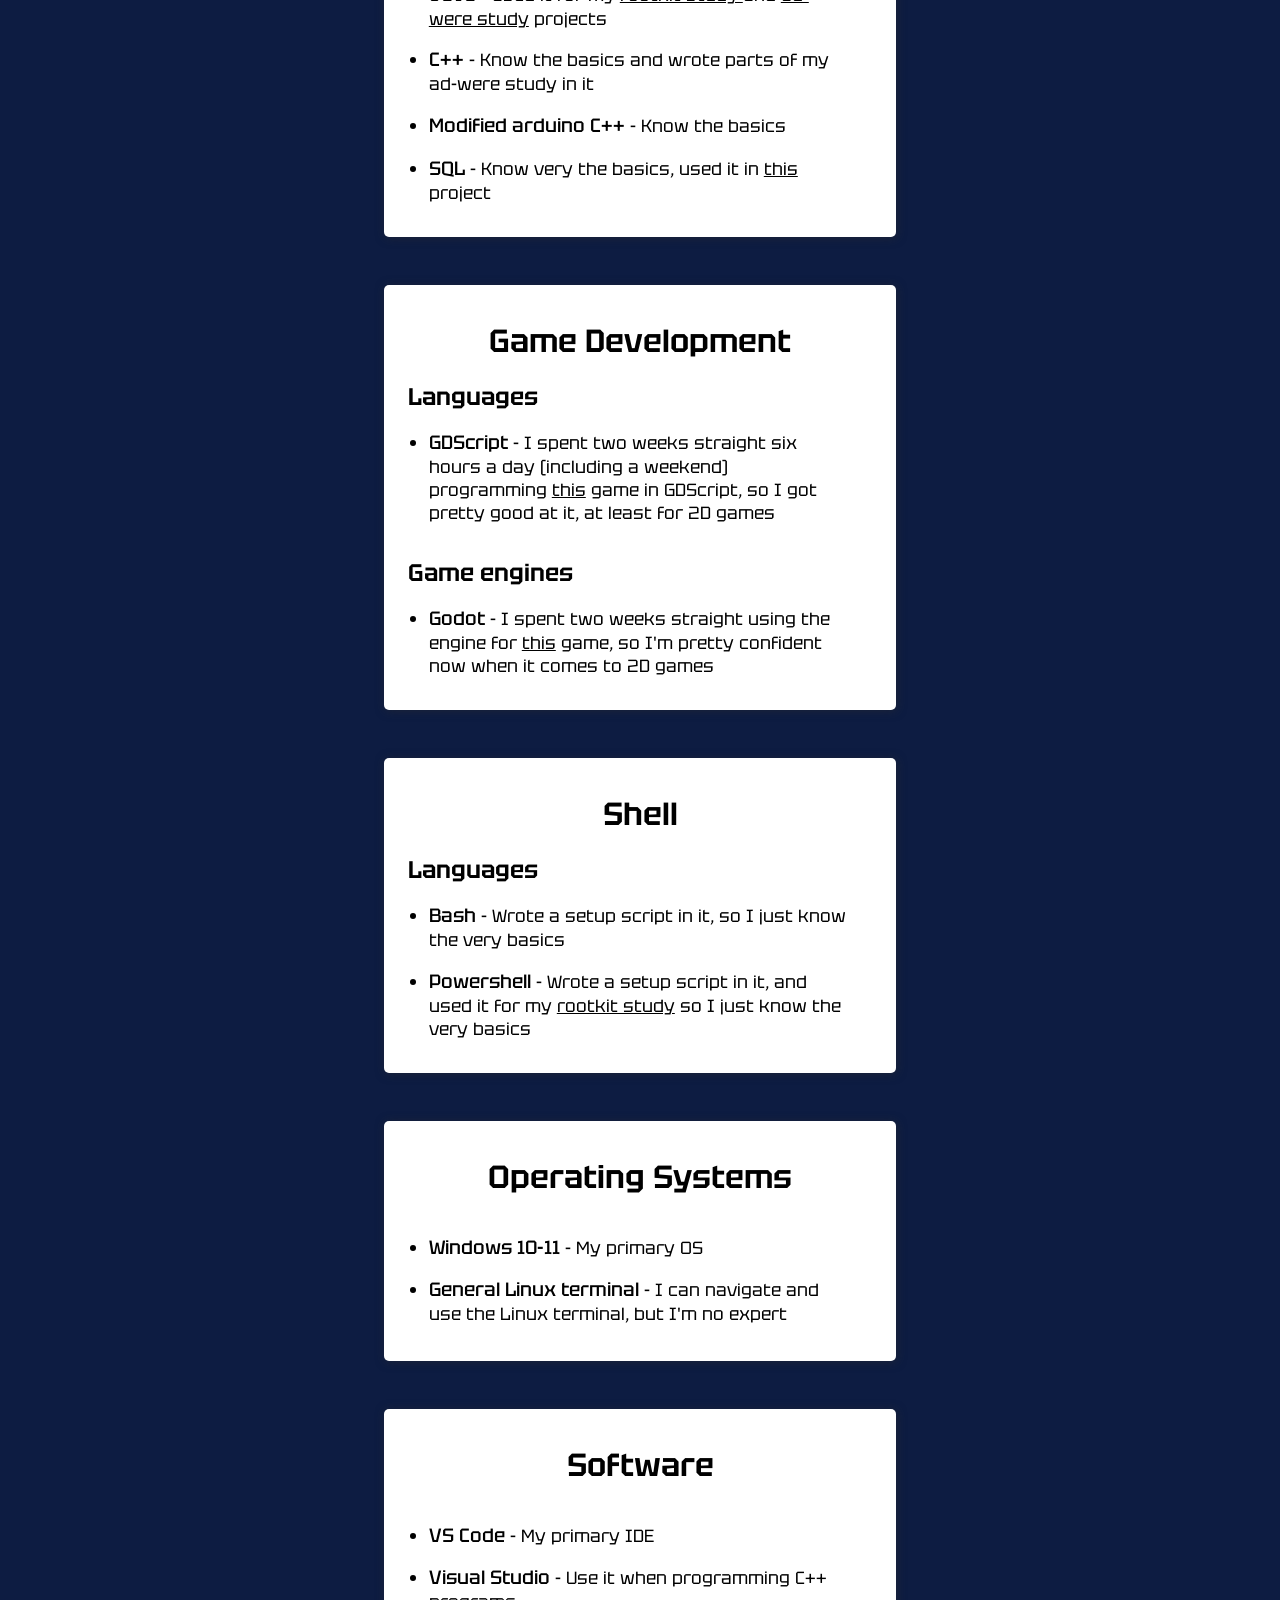
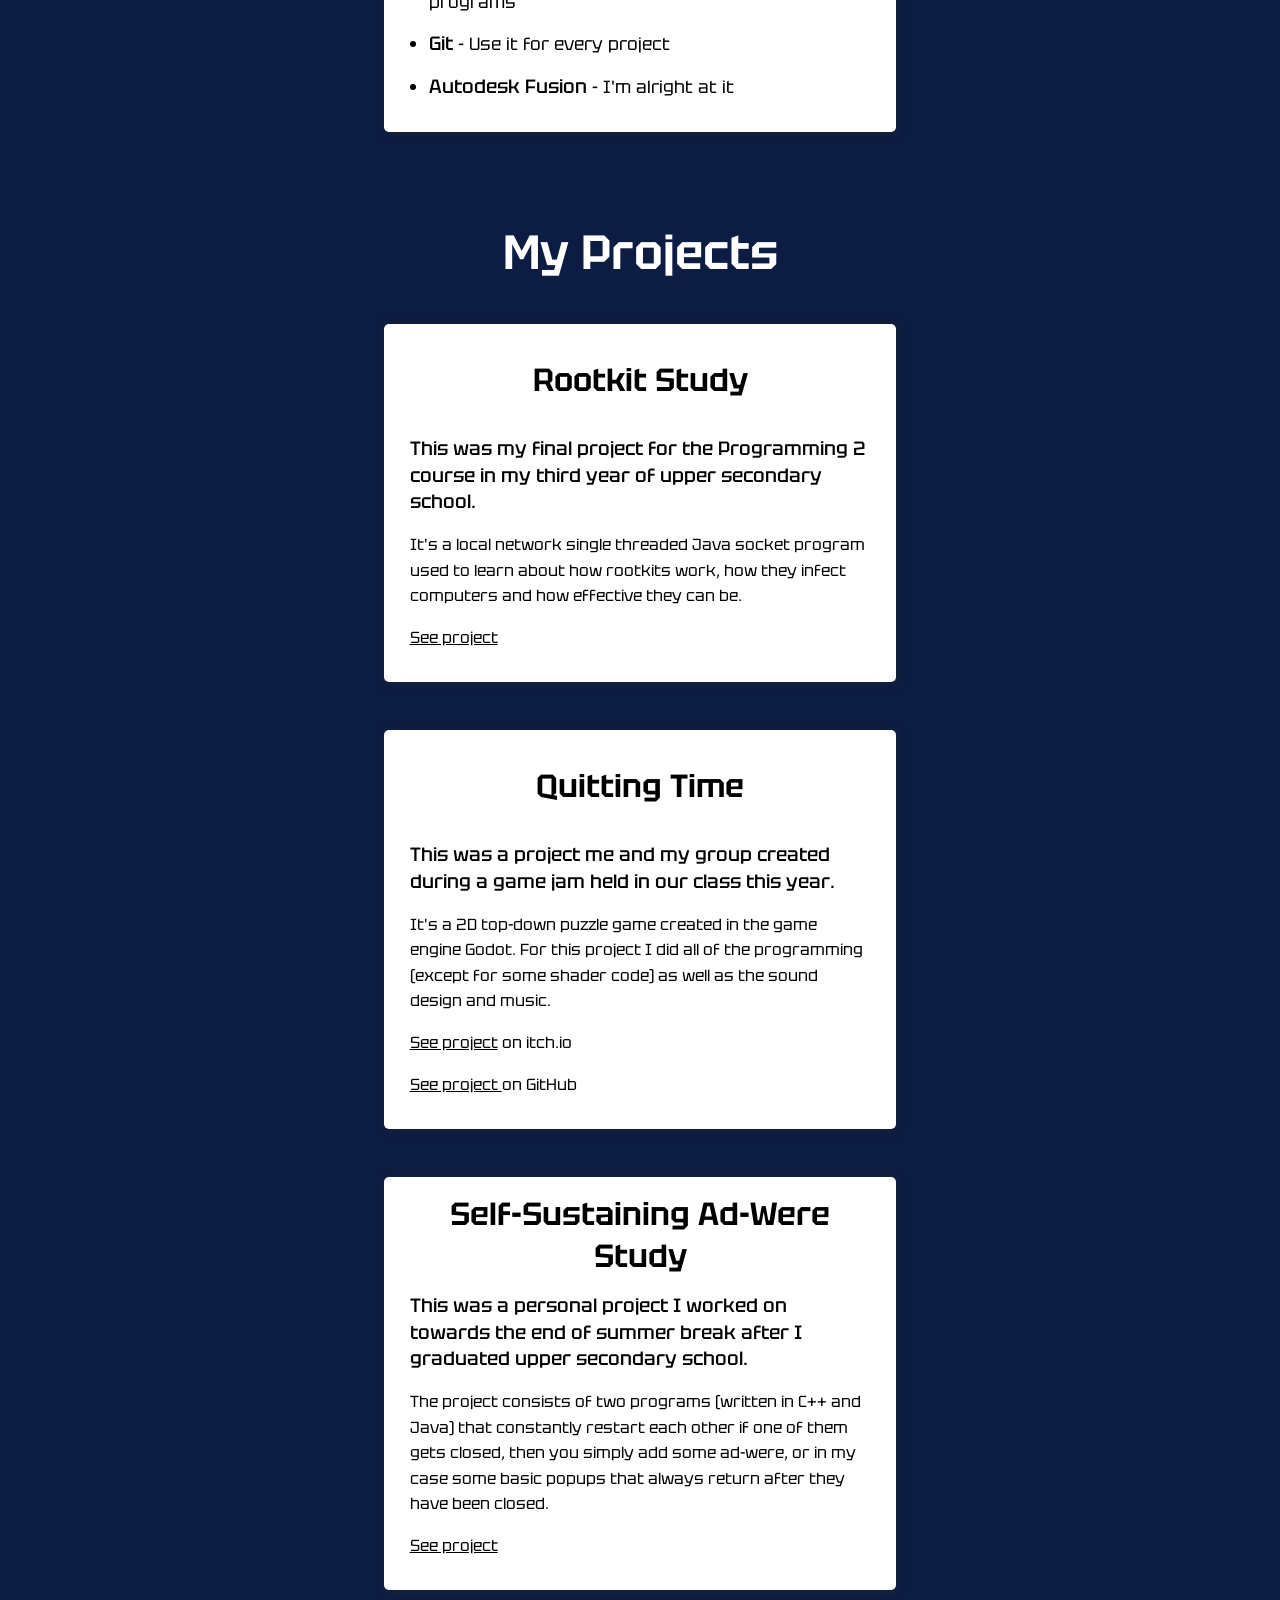
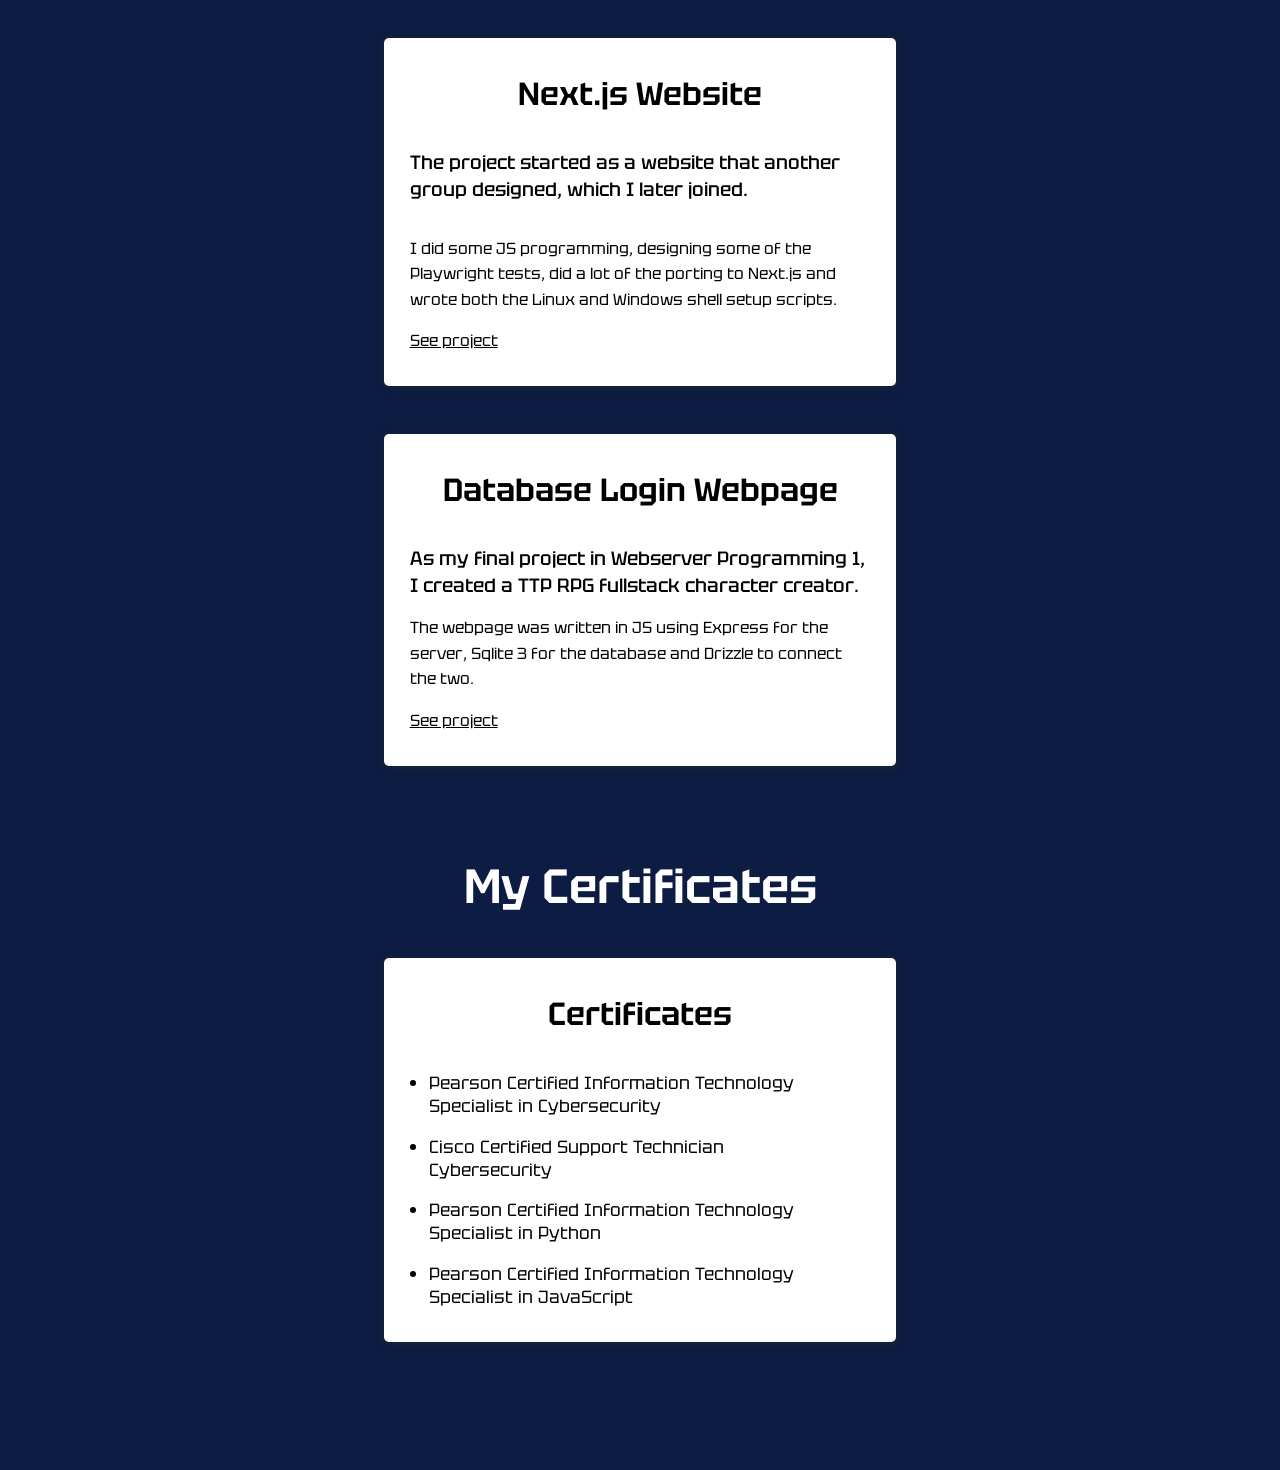
==== commit 1e9f81ef: "Update index.html" ====
--- a/index.html
+++ b/index.html
@@ -47,7 +47,7 @@
             <section>
 
                 <div class="section_title">
-                    <h3> My personality </h3>
+                    <h3> My Personality </h3>
                 </div>
 
                 <article>
@@ -340,7 +340,7 @@
             <section>
 
                 <div class="section_title">
-                    <h3> Operating systems </h3>
+                    <h3> Operating Systems </h3>
                 </div>
 
                 <article>
